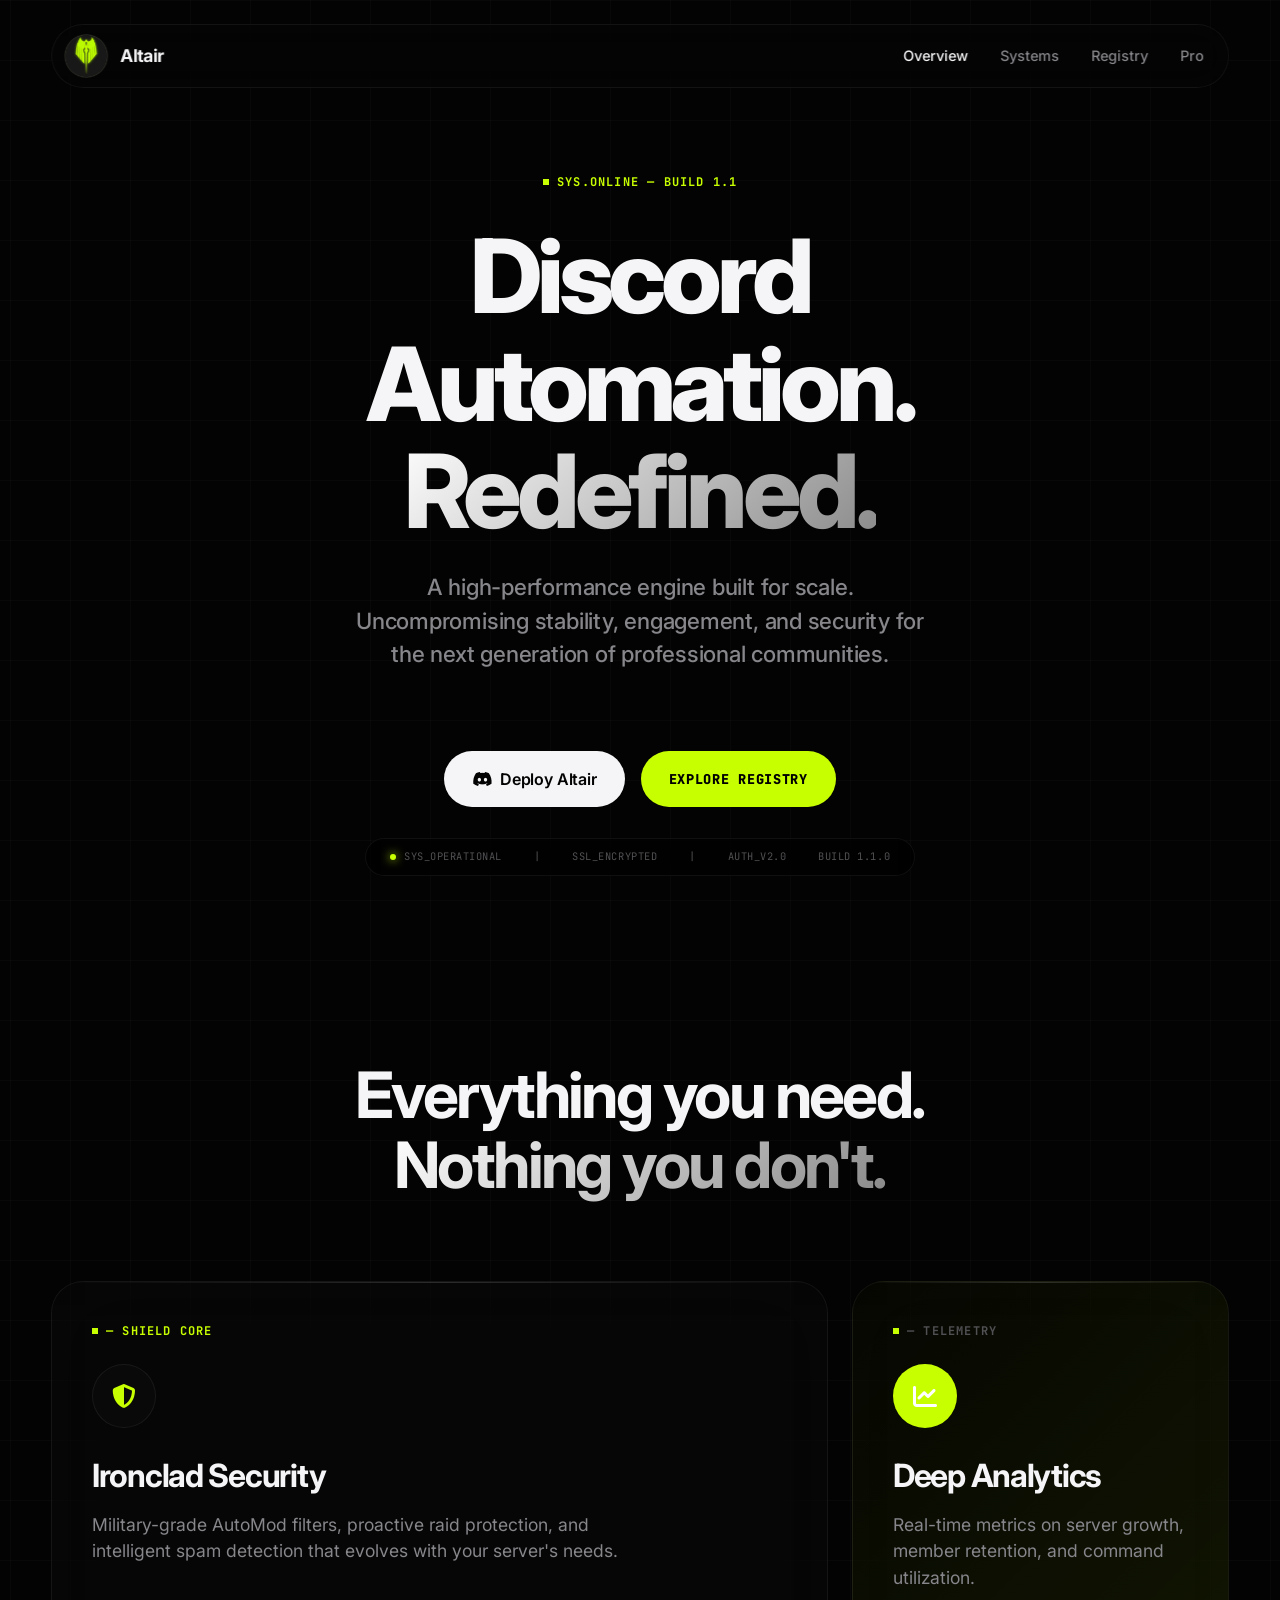
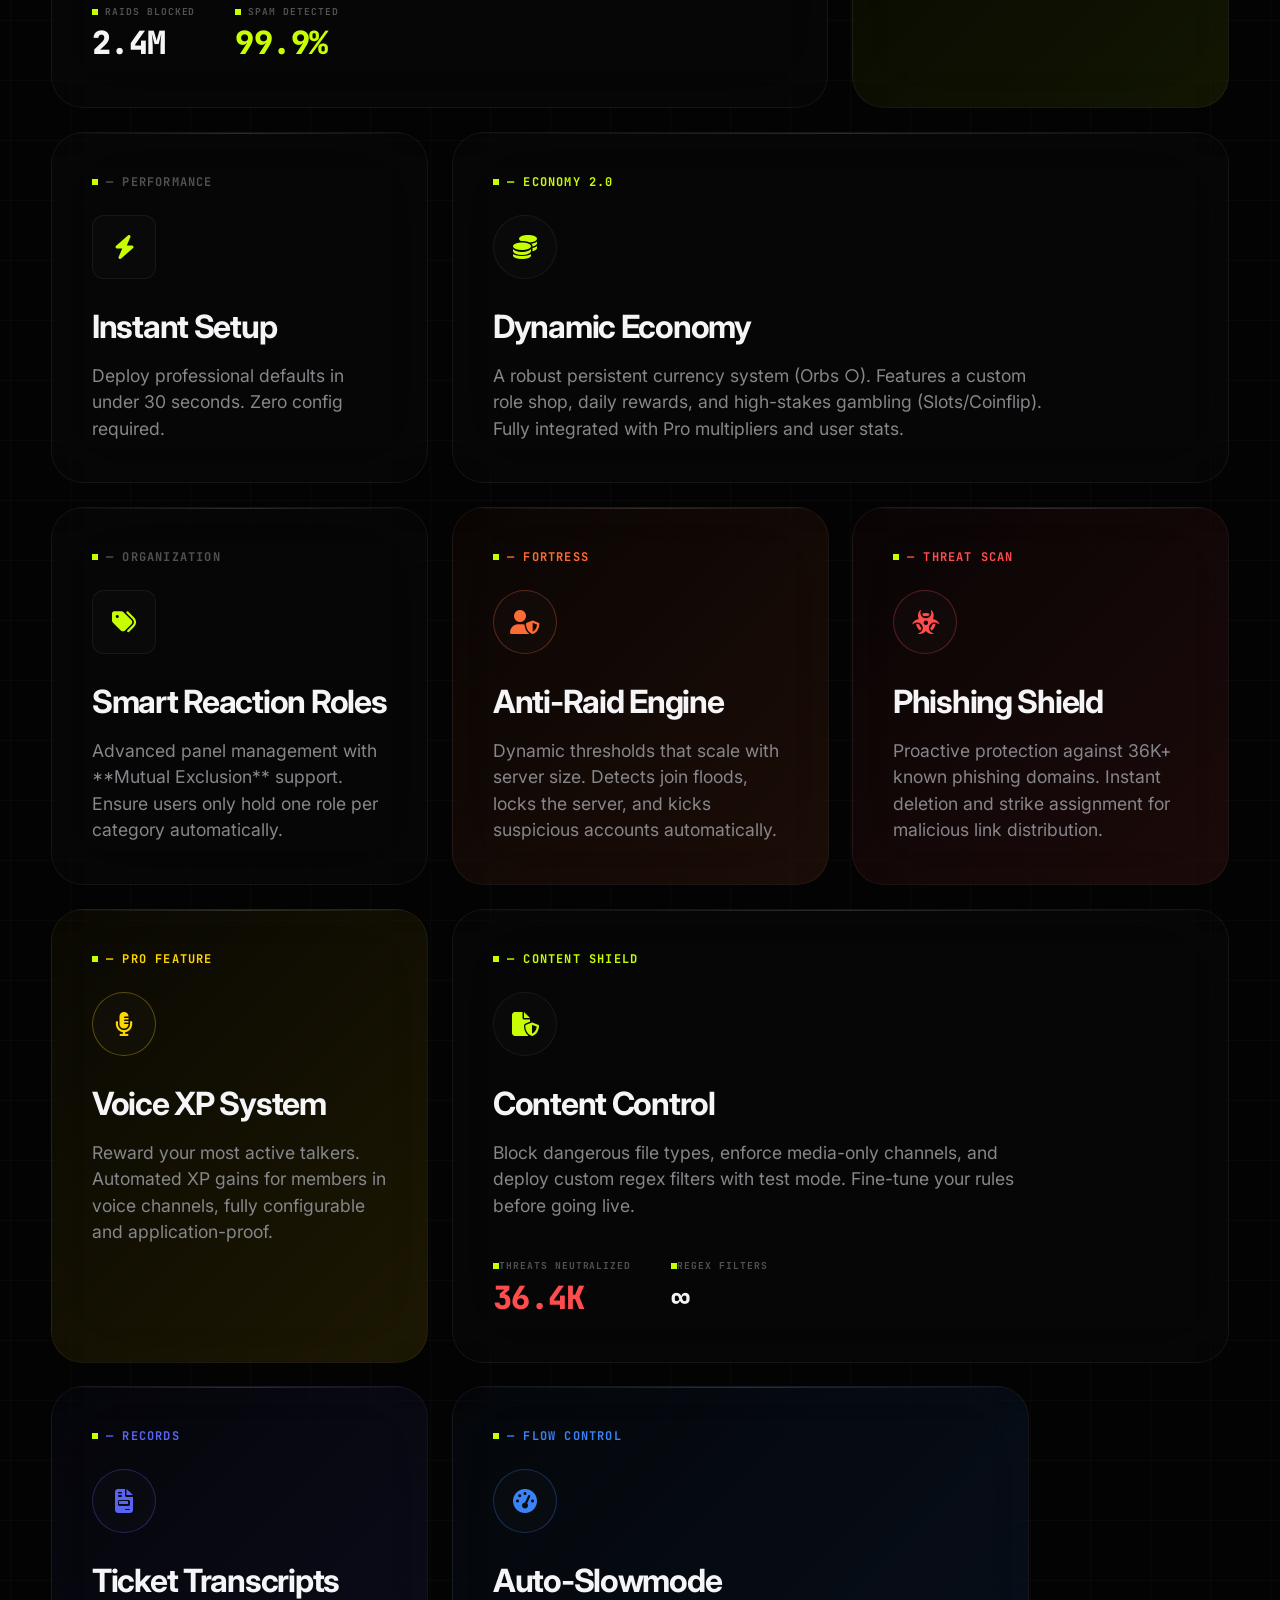
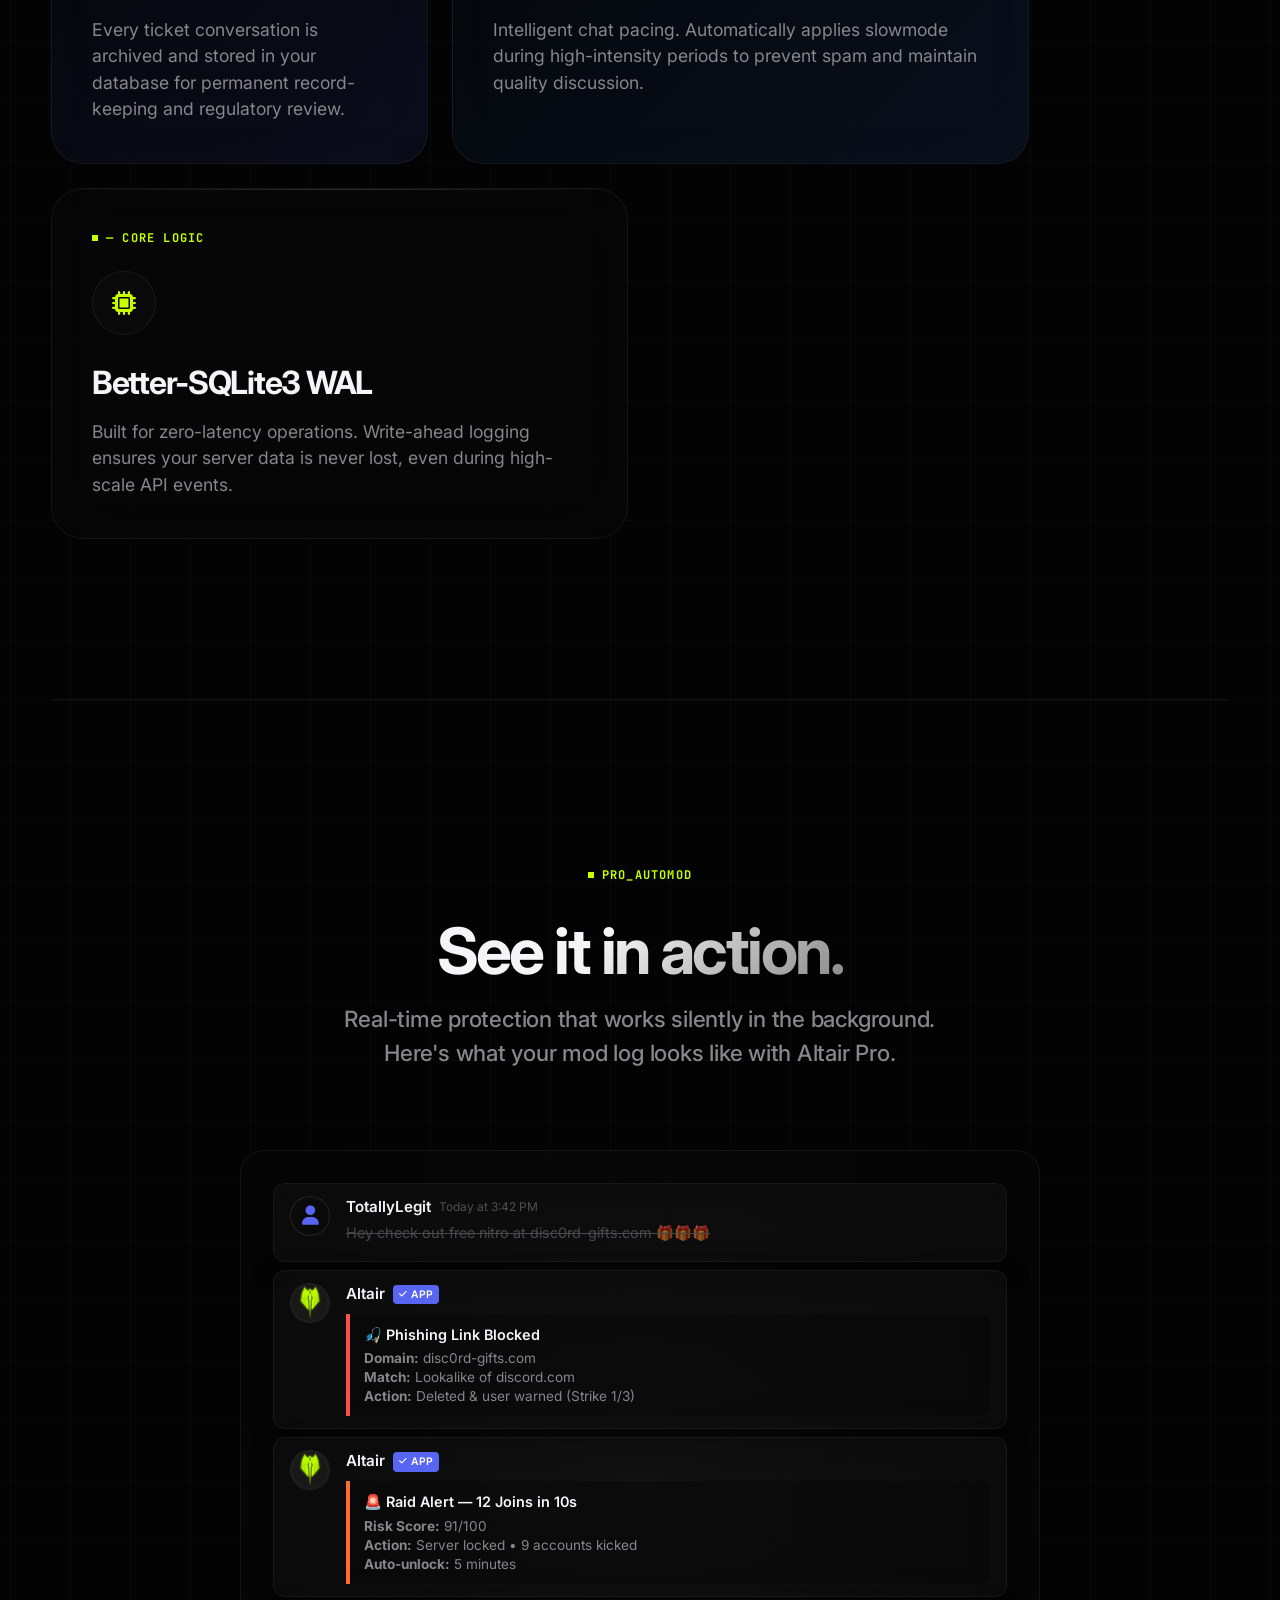
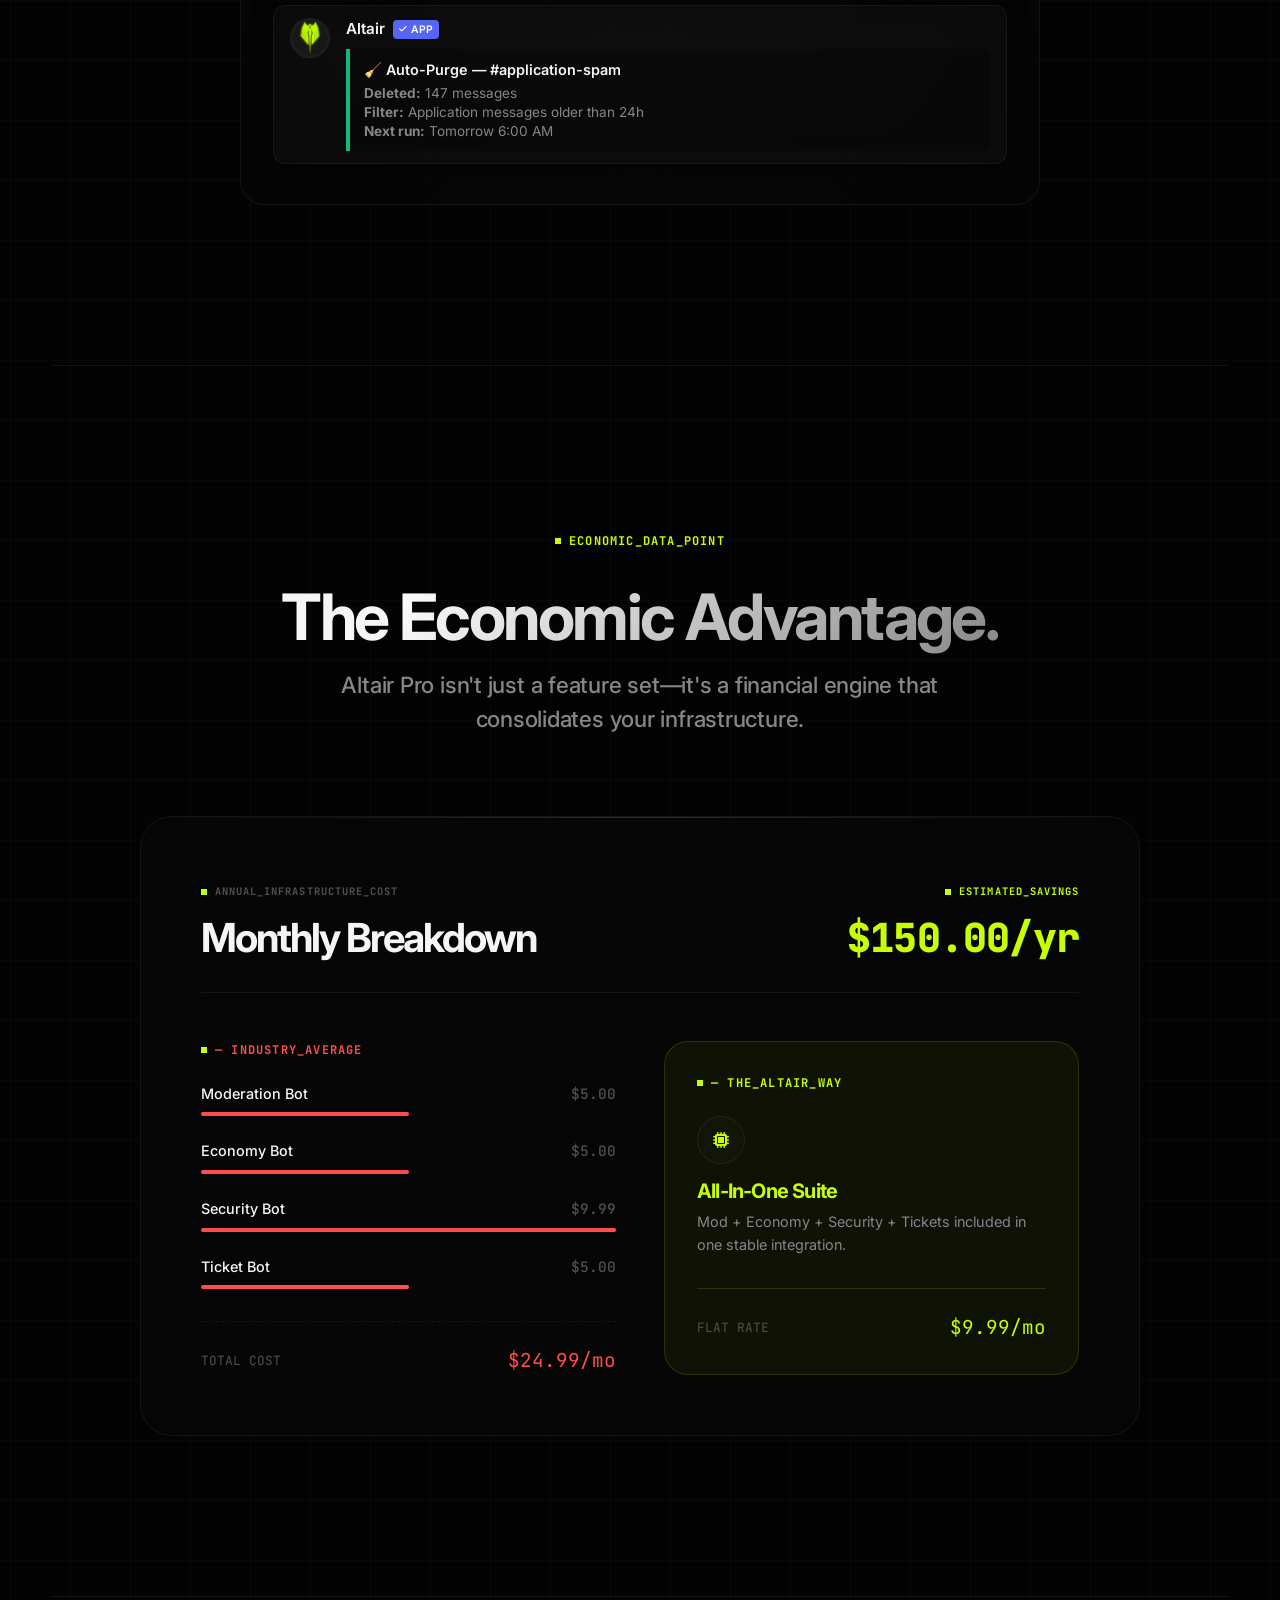
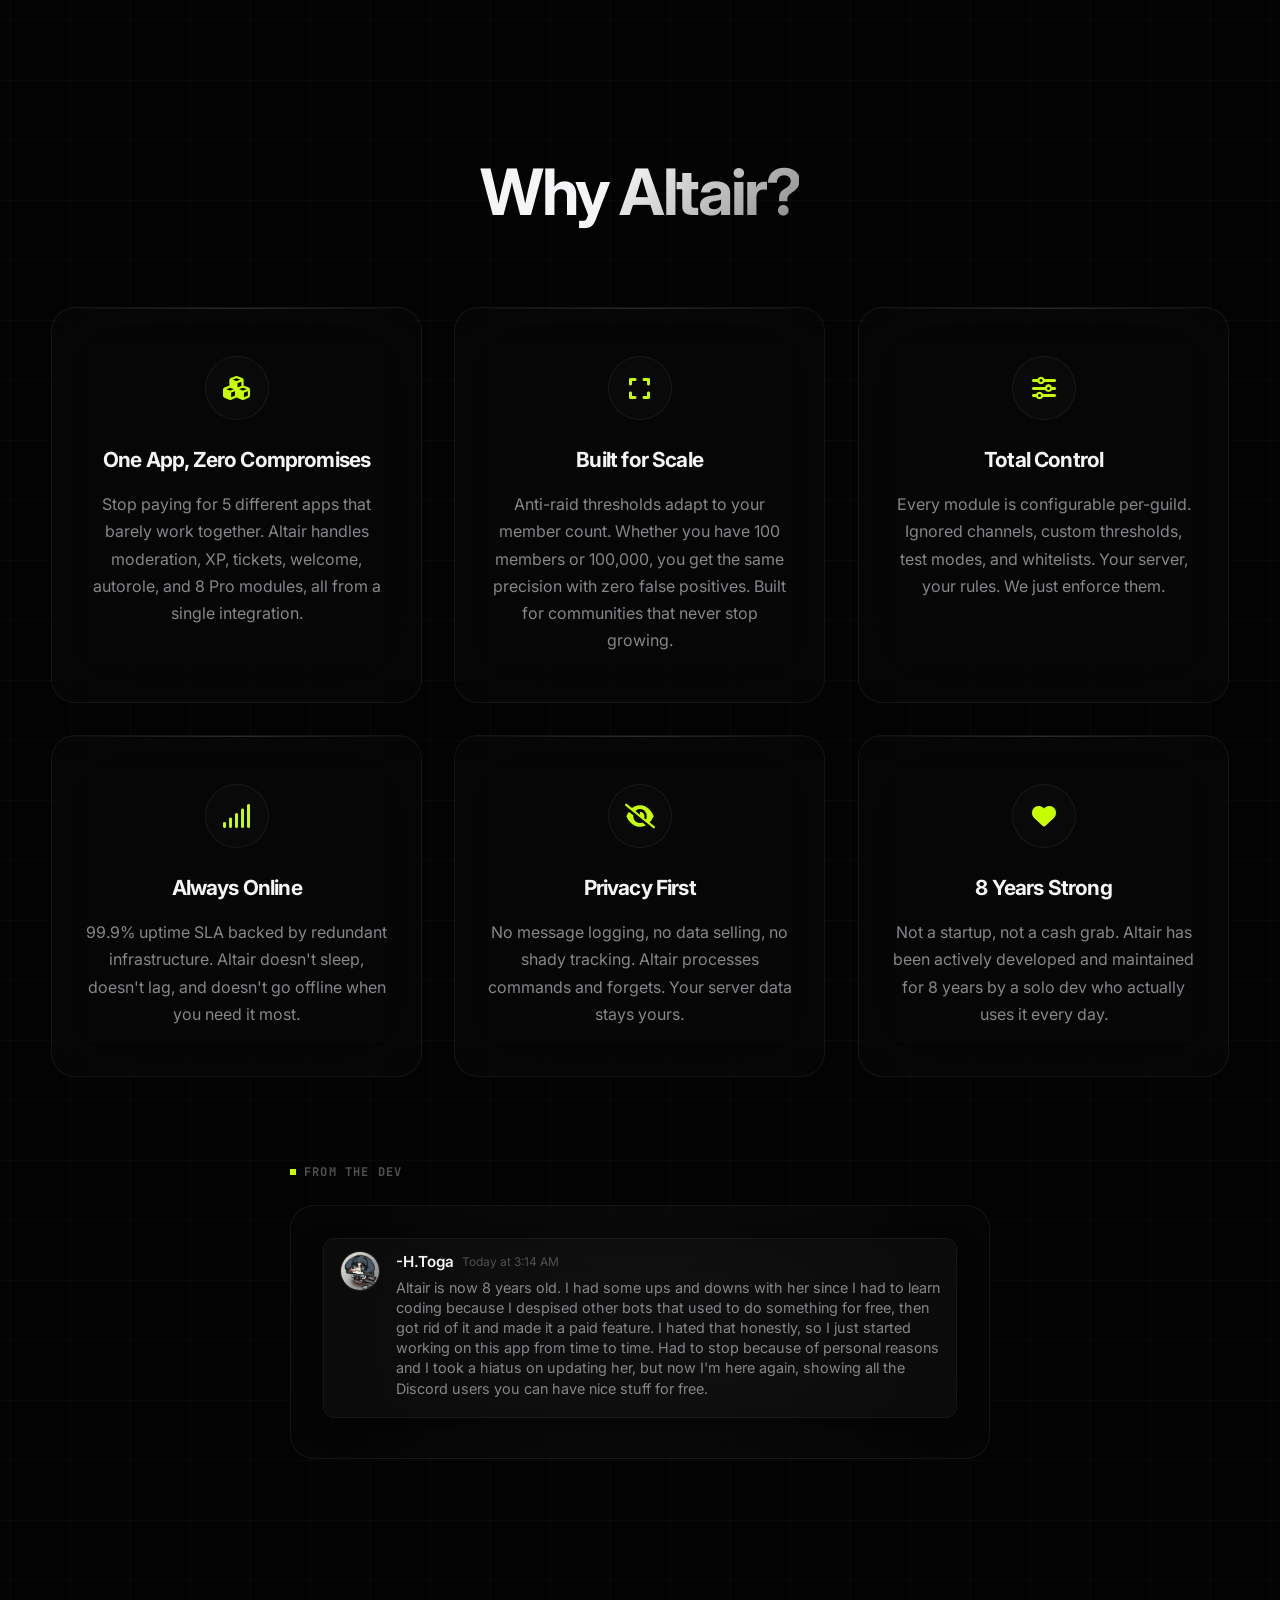
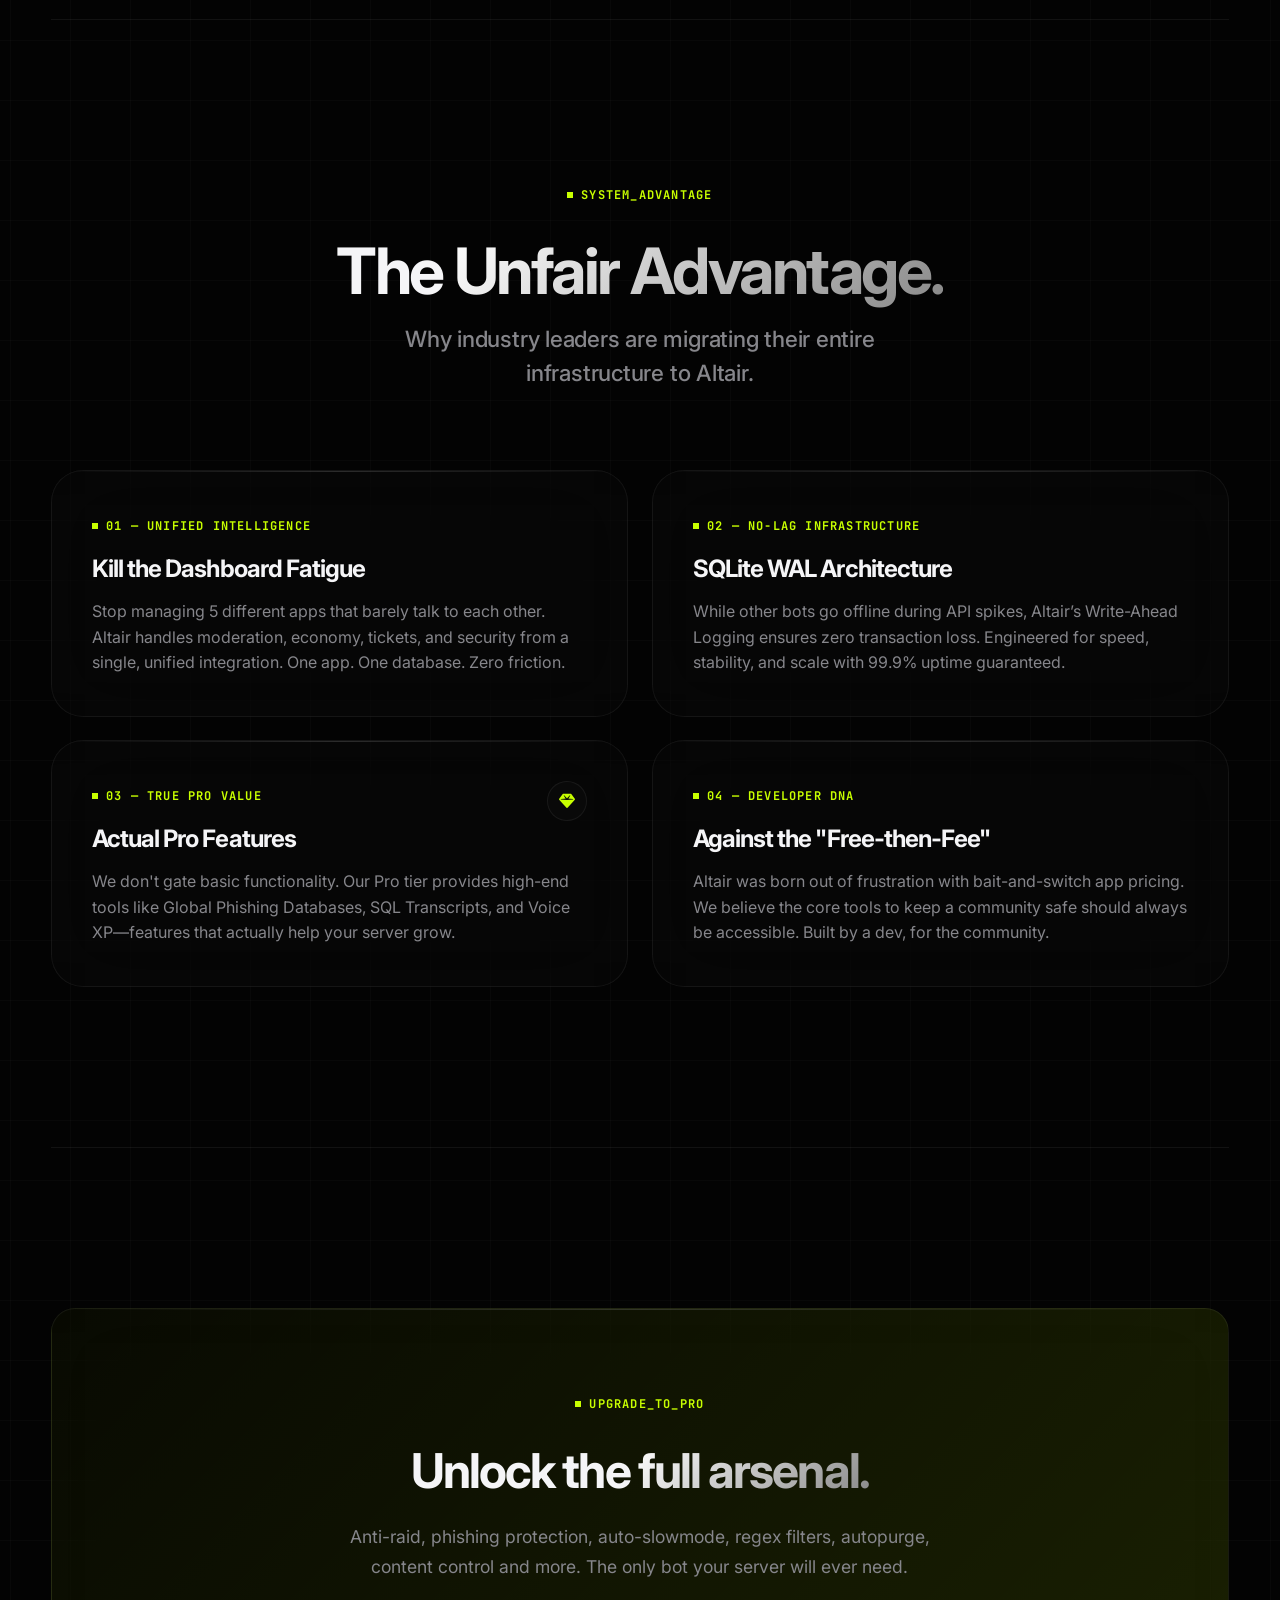
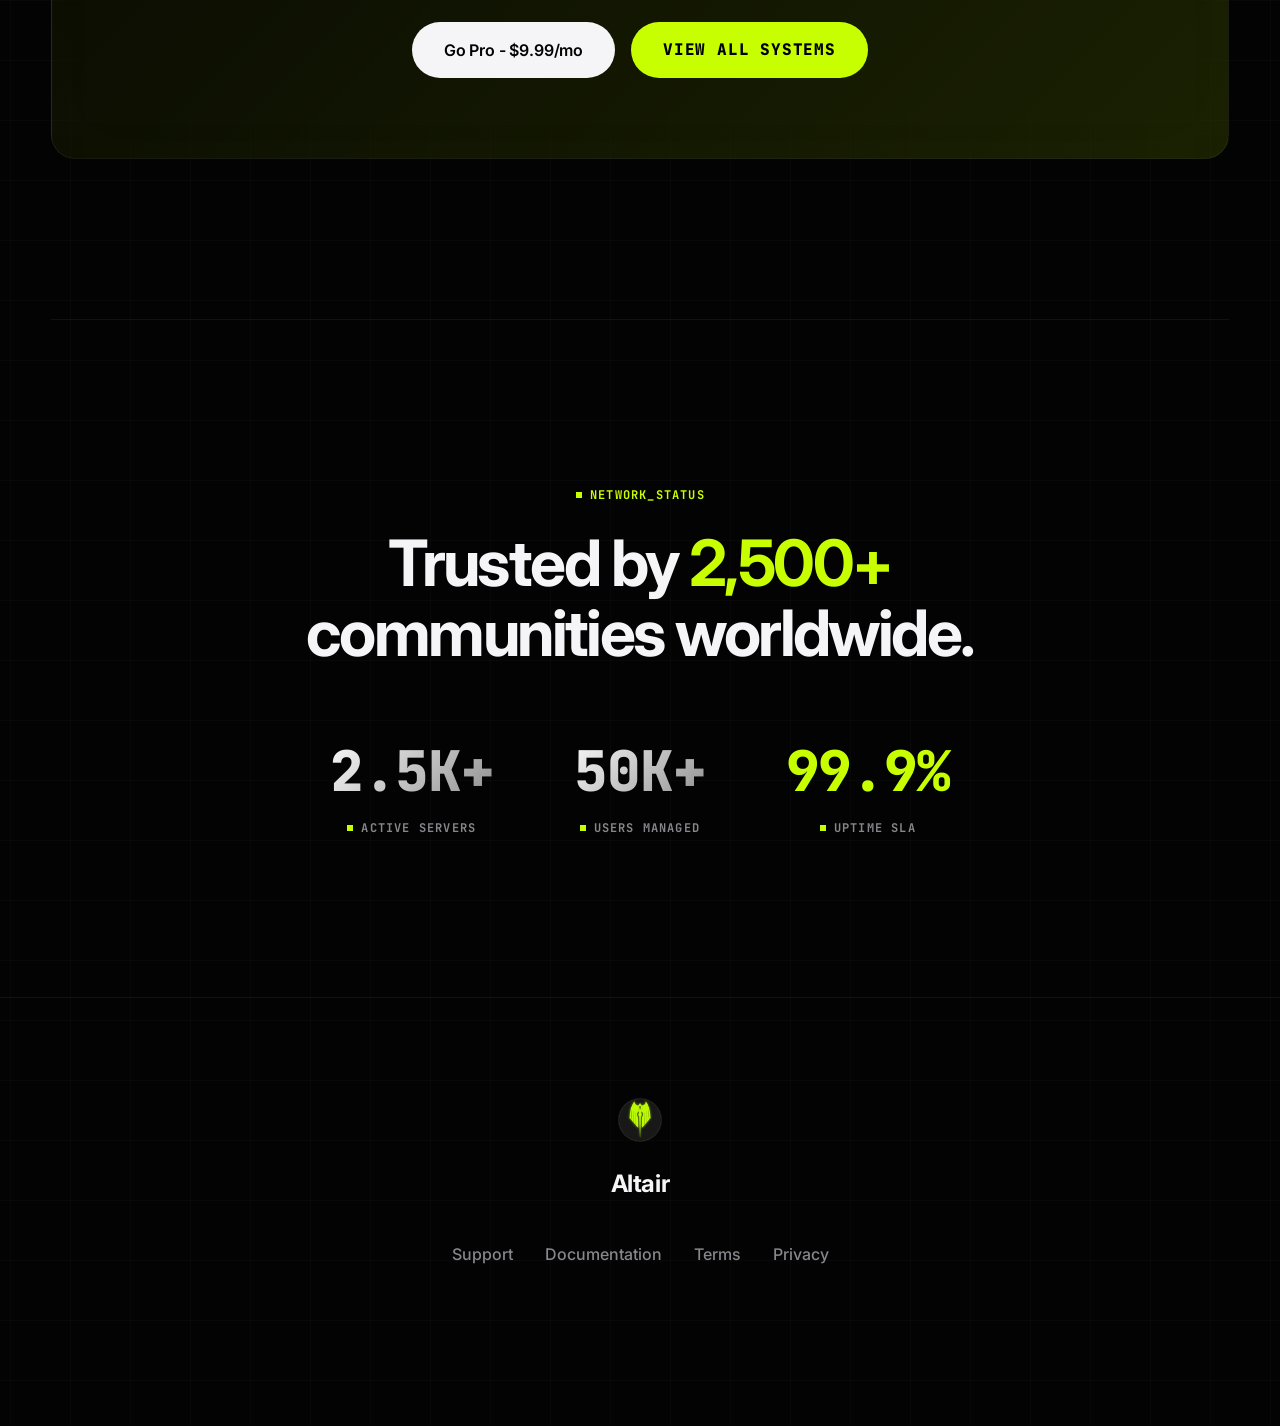
==== index.html @ ab7a014f "Uploaded Webpage" ====
<!DOCTYPE html>
<html lang="en">

<head>
    <meta charset="UTF-8">
    <meta name="viewport" content="width=device-width, initial-scale=1.0">
    <title>Altair | The Ultimate Discord Automation Suite</title>
    <link rel="stylesheet" href="css/style.css">
    <link rel="stylesheet" href="https://cdnjs.cloudflare.com/ajax/libs/font-awesome/6.4.0/css/all.min.css">
</head>

<body>
    <nav id="navbar">
        <div class="logo">
            <div class="logo-box"><img src="img/altair_logo_v5.png" alt="Altair"
                    style="width:100%;height:100%;object-fit:cover;"></div>
            Altair
        </div>
        <div class="nav-links">
            <a href="index.html" class="active">Overview</a>
            <a href="features.html">Systems</a>
            <a href="commands.html">Registry</a>
            <a href="premium.html">Pro</a>
        </div>
        
    </nav>

    <header class="hero container">
        <div class="hud-label reveal" style="margin-bottom: 2rem;">SYS.ONLINE &mdash; BUILD 1.1</div>
        <h1 class="hero-title reveal">Discord <br>Automation.<br><span class="text-gradient">Redefined.</span></h1>
        <p class="hero-subtitle reveal">
            A high-performance engine built for scale. Uncompromising stability, engagement, and security for the next
            generation of professional communities.
        </p>
        <div class="hero-btns reveal">
            <a href="https://discord.com/api/oauth2/authorize?client_id=1422267745180979242&permissions=8&scope=bot%20applications.commands" class="btn btn-primary"><i class="fab fa-discord"></i> Deploy Altair</a>
            <a href="commands.html" class="btn btn-cyber">Explore Registry</a>
        </div>
    </header>

    <main class="container">
        <!-- BENTO GRID SECTION -->
        <section class="section-padding">
            <div style="text-align: center; margin-bottom: 80px;" class="reveal">
                <h2 class="section-title">Everything you need.<br><span class="text-gradient">Nothing you don't.</span>
                </h2>
            </div>

            <div class="bento-grid">
                <!-- Large Feature: Security span 8 -->
                <div class="glass bento-item span-8 reveal">
                    <div class="hud-label" style="margin-bottom: 24px;"> &mdash; SHIELD CORE</div>
                    <div class="bento-icon"><i class="fas fa-shield-halved"></i></div>
                    <h3>Ironclad Security</h3>
                    <p style="max-width: 80%;">Military-grade AutoMod filters, proactive raid protection, and
                        intelligent spam detection that evolves with your server's needs.</p>
                    <div style="margin-top: auto; padding-top: 40px; display: flex; gap: 40px;">
                        <div>
                            <div class="hud-label" style="font-size: 0.6rem; color: var(--text-muted); display: block;">
                                RAIDS BLOCKED</div>
                            <div class="hud-value" style="font-size: 2rem; color: var(--text-primary);">2.4M</div>
                        </div>
                        <div>
                            <div class="hud-label" style="font-size: 0.6rem; color: var(--text-muted); display: block;">
                                SPAM DETECTED</div>
                            <div class="hud-value" style="font-size: 2rem; color: var(--green);">99.9%</div>
                        </div>
                    </div>
                </div>

                <!-- Small Feature: Analytics span 4 -->
                <div class="glass bento-item span-4 reveal"
                    style="background: linear-gradient(135deg, rgba(200,255,0,0.02) 0%, rgba(200,255,0,0.08) 100%);">
                    <div class="hud-label" style="margin-bottom: 24px; color: var(--text-muted);"> &mdash; TELEMETRY
                    </div>
                    <div class="bento-icon" style="color: #fff; background: var(--green); border: none;"><i
                            class="fas fa-chart-line"></i></div>
                    <h3>Deep Analytics</h3>
                    <p>Real-time metrics on server growth, member retention, and command utilization.</p>
                </div>

                <!-- Small Feature: Speed span 4 -->
                <div class="glass bento-item span-4 reveal">
                    <div class="hud-label" style="margin-bottom: 24px; color: var(--text-muted);"> &mdash; PERFORMANCE
                    </div>
                    <div class="bento-icon" style="border-radius: 12px;"><i class="fas fa-bolt"></i></div>
                    <h3>Instant Setup</h3>
                    <p>Deploy professional defaults in under 30 seconds. Zero config required.</p>
                </div>

                <!-- Large Feature: Economy span 8 -->
                <div class="glass bento-item span-8 reveal">
                    <div class="hud-label" style="margin-bottom: 24px;"> &mdash; ECONOMY 2.0</div>
                    <div class="bento-icon"><i class="fas fa-coins"></i></div>
                    <h3>Dynamic Economy</h3>
                    <p style="max-width: 80%;">A robust persistent currency system (Orbs ○). Features a custom role shop, daily rewards, and high-stakes gambling (Slots/Coinflip). Fully integrated with Pro multipliers and user stats.</p>
                </div>

                <!-- Reaction Roles span 4 -->
                <div class="glass bento-item span-4 reveal">
                    <div class="hud-label" style="margin-bottom: 24px; color: var(--text-muted);"> &mdash; ORGANIZATION</div>
                    <div class="bento-icon" style="border-radius: 12px;"><i class="fas fa-tags"></i></div>
                    <h3>Smart Reaction Roles</h3>
                    <p>Advanced panel management with **Mutual Exclusion** support. Ensure users only hold one role per category automatically.</p>
                </div>

                <!-- Row 3: Anti-Raid (4) + Phishing (4) + Voice XP (4) -->
                <div class="glass bento-item span-4 reveal" style="background: linear-gradient(135deg, rgba(255,107,53,0.03) 0%, rgba(255,107,53,0.10) 100%);">
                    <div class="hud-label" style="margin-bottom: 24px; color: #ff6b35;"> &mdash; FORTRESS</div>
                    <div class="bento-icon" style="color: #ff6b35; border-color: rgba(255,107,53,0.3);"><i class="fas fa-user-shield"></i></div>
                    <h3>Anti-Raid Engine</h3>
                    <p>Dynamic thresholds that scale with server size. Detects join floods, locks the server, and kicks suspicious accounts automatically.</p>
                </div>

                <div class="glass bento-item span-4 reveal" style="background: linear-gradient(135deg, rgba(255,77,77,0.03) 0%, rgba(255,77,77,0.10) 100%);">
                    <div class="hud-label" style="margin-bottom: 24px; color: #ff4d4d;"> &mdash; THREAT SCAN</div>
                    <div class="bento-icon" style="color: #ff4d4d; border-color: rgba(255,77,77,0.3);"><i class="fas fa-biohazard"></i></div>
                    <h3>Phishing Shield</h3>
                    <p>Proactive protection against 36K+ known phishing domains. Instant deletion and strike assignment for malicious link distribution.</p>
                </div>

                <div class="glass bento-item span-4 reveal" style="background: linear-gradient(135deg, rgba(255,215,0,0.03) 0%, rgba(255,215,0,0.10) 100%);">
                    <div class="hud-label" style="margin-bottom: 24px; color: #FFD700;"> &mdash; PRO FEATURE</div>
                    <div class="bento-icon" style="color: #FFD700; border-color: rgba(255,215,0,0.3);"><i class="fas fa-microphone-lines"></i></div>
                    <h3>Voice XP System</h3>
                    <p>Reward your most active talkers. Automated XP gains for members in voice channels, fully configurable and application-proof.</p>
                </div>

                <!-- Row 4: Content Shield (8) + Ticket Transcripts (4) -->
                <div class="glass bento-item span-8 reveal">
                    <div class="hud-label" style="margin-bottom: 24px;"> &mdash; CONTENT SHIELD</div>
                    <div class="bento-icon"><i class="fas fa-file-shield"></i></div>
                    <h3>Content Control</h3>
                    <p style="max-width: 80%;">Block dangerous file types, enforce media-only channels, and deploy custom regex filters with test mode. Fine-tune your rules before going live.</p>
                    <div style="margin-top: auto; padding-top: 40px; display: flex; gap: 40px;">
                        <div>
                            <div class="hud-label" style="font-size: 0.6rem; color: var(--text-muted); display: block;">THREATS NEUTRALIZED</div>
                            <div class="hud-value" style="font-size: 2rem; color: #ff4d4d;">36.4K</div>
                        </div>
                        <div>
                            <div class="hud-label" style="font-size: 0.6rem; color: var(--text-muted); display: block;">REGEX FILTERS</div>
                            <div class="hud-value" style="font-size: 2rem; color: var(--text-primary);">&infin;</div>
                        </div>
                    </div>
                </div>

                <div class="glass bento-item span-4 reveal" style="background: linear-gradient(135deg, rgba(88,101,242,0.03) 0%, rgba(88,101,242,0.1) 100%);">
                    <div class="hud-label" style="margin-bottom: 24px; color: #5865F2;"> &mdash; RECORDS</div>
                    <div class="bento-icon" style="color: #5865F2; border-color: rgba(88,101,242,0.3);"><i class="fas fa-file-invoice"></i></div>
                    <h3>Ticket Transcripts</h3>
                    <p>Every ticket conversation is archived and stored in your database for permanent record-keeping and regulatory review.</p>
                </div>

                <!-- Row 5: Auto-Slowmode (6) + Logic Core (6) -->
                <div class="glass bento-item span-6 reveal" style="background: linear-gradient(135deg, rgba(59,130,246,0.03) 0%, rgba(59,130,246,0.1) 100%);">
                    <div class="hud-label" style="margin-bottom: 24px; color: #3b82f6;"> &mdash; FLOW CONTROL</div>
                    <div class="bento-icon" style="color: #3b82f6; border-color: rgba(59,130,246,0.3);"><i class="fas fa-gauge-high"></i></div>
                    <h3>Auto-Slowmode</h3>
                    <p>Intelligent chat pacing. Automatically applies slowmode during high-intensity periods to prevent spam and maintain quality discussion.</p>
                </div>

                <div class="glass bento-item span-6 reveal">
                    <div class="hud-label" style="margin-bottom: 24px;"> &mdash; CORE LOGIC</div>
                    <div class="bento-icon"><i class="fas fa-microchip"></i></div>
                    <h3>Better-SQLite3 WAL</h3>
                    <p>Built for zero-latency operations. Write-ahead logging ensures your server data is never lost, even during high-scale API events.</p>
                </div>
            </div>
        </section>

        <!-- PRO AUTOMOD SHOWCASE -->
        <section class="section-padding" style="border-top: 1px solid var(--glass-border);">
            <div style="text-align: center; margin-bottom: 80px;" class="reveal">
                <div class="hud-label" style="margin-bottom: 2rem;">PRO_AUTOMOD</div>
                <h2 class="section-title">See it <span class="text-gradient">in action.</span></h2>
                <p class="hero-subtitle" style="max-width: 600px; margin: 0 auto;">Real-time protection that works
                    silently in the background. Here's what your mod log looks like with Altair Pro.</p>
            </div>
            <div style="max-width: 800px; margin: 0 auto;">
                <div class="bubble-container reveal" style="min-height: auto; padding: 2rem;">
                    <div class="discord-msg">
                        <div class="discord-avatar" style="color: #5865F2;"><i class="fas fa-user"></i></div>
                        <div class="discord-msg-content">
                            <div class="discord-header">
                                <span class="discord-username">TotallyLegit</span>
                                <span class="discord-time">Today at 3:42 PM</span>
                            </div>
                            <div class="discord-text" style="text-decoration: line-through; opacity: 0.5;">Hey check out
                                free nitro at disc0rd-gifts.com &#127873;&#127873;&#127873;</div>
                        </div>
                    </div>
                    <div class="discord-msg">
                        <div class="discord-avatar" style="padding: 0; overflow: hidden;">
                            <img src="img/altair_logo_v5.png" alt="Altair"
                                style="width:100%;height:100%;object-fit:cover;">
                        </div>
                        <div class="discord-msg-content">
                            <div class="discord-header">
                                <span class="discord-username">Altair</span>
                                <span class="discord-bot-tag"><i class="fas fa-check"></i> APP</span>
                            </div>
                            <div class="discord-embed" style="border-left-color: #ff4d4d;">
                                <div class="discord-embed-title">&#127907; Phishing Link Blocked</div>
                                <div class="discord-embed-desc"><strong>Domain:</strong>
                                    disc0rd-gifts.com<br><strong>Match:</strong> Lookalike of
                                    discord.com<br><strong>Action:</strong> Deleted &amp; user warned (Strike 1/3)</div>
                            </div>
                        </div>
                    </div>
                    <div class="discord-msg">
                        <div class="discord-avatar" style="padding: 0; overflow: hidden;">
                            <img src="img/altair_logo_v5.png" alt="Altair"
                                style="width:100%;height:100%;object-fit:cover;">
                        </div>
                        <div class="discord-msg-content">
                            <div class="discord-header">
                                <span class="discord-username">Altair</span>
                                <span class="discord-bot-tag"><i class="fas fa-check"></i> APP</span>
                            </div>
                            <div class="discord-embed" style="border-left-color: #ff6b35;">
                                <div class="discord-embed-title">&#128680; Raid Alert &mdash; 12 Joins in 10s</div>
                                <div class="discord-embed-desc"><strong>Risk Score:</strong>
                                    91/100<br><strong>Action:</strong> Server locked &bull; 9 accounts
                                    kicked<br><strong>Auto-unlock:</strong> 5 minutes</div>
                            </div>
                        </div>
                    </div>
                    <div class="discord-msg">
                        <div class="discord-avatar" style="padding: 0; overflow: hidden;">
                            <img src="img/altair_logo_v5.png" alt="Altair"
                                style="width:100%;height:100%;object-fit:cover;">
                        </div>
                        <div class="discord-msg-content">
                            <div class="discord-header">
                                <span class="discord-username">Altair</span>
                                <span class="discord-bot-tag"><i class="fas fa-check"></i> APP</span>
                            </div>
                            <div class="discord-embed" style="border-left-color: #10b981;">
                                <div class="discord-embed-title">&#129529; Auto-Purge &mdash; #application-spam</div>
                                <div class="discord-embed-desc"><strong>Deleted:</strong> 147
                                    messages<br><strong>Filter:</strong> Application messages older than 24h<br><strong>Next
                                        run:</strong> Tomorrow 6:00 AM</div>
                            </div>
                        </div>
                    </div>
                </div>
            </div>
        </section>

        <!-- PRICE COMPARISON CHART -->
        <section class="section-padding" style="border-top: 1px solid var(--glass-border);">
            <div style="text-align: center; margin-bottom: 80px;" class="reveal">
                <div class="hud-label" style="margin-bottom: 2rem; color: var(--green);">ECONOMIC_DATA_POINT</div>
                <h2 class="section-title">The <span class="text-gradient">Economic Advantage.</span></h2>
                <p class="hero-subtitle">Altair Pro isn't just a feature set—it's a financial engine that consolidates your infrastructure.</p>
            </div>

            <div class="glass reveal" style="max-width: 1000px; margin: 0 auto; padding: 60px;">
                <div class="comparison-header" style="display: flex; justify-content: space-between; align-items: flex-end; margin-bottom: 48px; border-bottom: 1px solid var(--glass-border); padding-bottom: 24px;">
                    <div>
                        <div class="hud-label" style="font-size: 0.65rem; color: var(--text-muted); margin-bottom: 8px;">ANNUAL_INFRASTRUCTURE_COST</div>
                        <h3 style="font-size: 2.5rem; letter-spacing: -0.05em;">Monthly Breakdown</h3>
                    </div>
                    <div style="text-align: right;">
                        <div class="hud-label" style="font-size: 0.65rem; color: var(--green); margin-bottom: 8px;">ESTIMATED_SAVINGS</div>
                        <div class="hud-value text-green" style="font-size: 2.5rem;">$150.00/yr</div>
                    </div>
                </div>

                <div class="comparison-grid">
                    <!-- Other Bots Stack -->
                    <div class="comparison-column stack-column">
                        <div class="hud-label" style="margin-bottom: 24px; color: #ff4d4d;"> &mdash; INDUSTRY_AVERAGE</div>
                        <div class="stack-item">
                            <div class="stack-info">
                                <span class="stack-name">Moderation Bot</span>
                                <span class="stack-price">$5.00</span>
                            </div>
                            <div class="stack-bar" style="width: 50%;"></div>
                        </div>
                        <div class="stack-item">
                            <div class="stack-info">
                                <span class="stack-name">Economy Bot</span>
                                <span class="stack-price">$5.00</span>
                            </div>
                            <div class="stack-bar" style="width: 50%;"></div>
                        </div>
                        <div class="stack-item">
                            <div class="stack-info">
                                <span class="stack-name">Security Bot</span>
                                <span class="stack-price">$9.99</span>
                            </div>
                            <div class="stack-bar" style="width: 100%;"></div>
                        </div>
                        <div class="stack-item" style="margin-bottom: 0;">
                            <div class="stack-info">
                                <span class="stack-name">Ticket Bot</span>
                                <span class="stack-price">$5.00</span>
                            </div>
                            <div class="stack-bar" style="width: 50%;"></div>
                        </div>
                        <div class="total-row" style="margin-top: 32px; padding-top: 24px; border-top: 1px dashed var(--glass-border);">
                            <span style="color: var(--text-muted); font-family: var(--font-mono); font-size: 0.8rem;">TOTAL COST</span>
                            <span style="font-family: var(--font-mono); font-size: 1.2rem; color: #ff4d4d;">$24.99/mo</span>
                        </div>
                    </div>

                    <!-- Altair Pro -->
                    <div class="comparison-column altair-column" style="background: var(--green-dim); border: 1px solid var(--green-glow); border-radius: var(--radius-md); padding: 32px;">
                        <div class="hud-label" style="margin-bottom: 24px; color: var(--green);"> &mdash; THE_ALTAIR_WAY</div>
                        <div class="altair-item active">
                            <div class="bento-icon" style="width: 48px; height: 48px; font-size: 1rem; margin-bottom: 12px;"><i class="fas fa-microchip"></i></div>
                            <h4>All-In-One Suite</h4>
                            <p style="font-size: 0.9rem; margin-top: 4px;">Mod + Economy + Security + Tickets included in one stable integration.</p>
                        </div>
                        <div class="total-row" style="margin-top: auto; padding-top: 24px; border-top: 1px solid var(--green-glow);">
                            <span style="color: var(--text-muted); font-family: var(--font-mono); font-size: 0.8rem;">FLAT RATE</span>
                            <span style="font-family: var(--font-mono); font-size: 1.2rem; color: var(--green);">$9.99/mo</span>
                        </div>
                    </div>
                </div>
            </div>
        </section>

        <!-- WHY ALTAIR SECTION -->
        <section class="section-padding" style="border-top: 1px solid var(--glass-border);">
            <div style="text-align: center; margin-bottom: 80px;" class="reveal">
                <h2 class="section-title">Why <span class="text-gradient">Altair?</span></h2>
            </div>
            <div style="display: grid; grid-template-columns: repeat(3, 1fr); gap: 32px;">
                <div class="glass reveal"
                    style="padding: 48px 32px; border-radius: var(--radius-md); text-align: center;">
                    <div class="bento-icon" style="margin: 0 auto 24px;"><i class="fas fa-cubes"></i></div>
                    <h3 style="margin-bottom: 16px; font-size: 1.3rem;">One App, Zero Compromises</h3>
                    <p style="color: var(--text-secondary); line-height: 1.7;">Stop paying for 5 different apps that
                        barely work together. Altair handles moderation, XP, tickets, welcome, autorole, and 8 Pro
                        modules, all from a single integration.</p>
                </div>
                <div class="glass reveal"
                    style="padding: 48px 32px; border-radius: var(--radius-md); text-align: center;">
                    <div class="bento-icon" style="margin: 0 auto 24px;"><i class="fas fa-expand"></i></div>
                    <h3 style="margin-bottom: 16px; font-size: 1.3rem;">Built for Scale</h3>
                    <p style="color: var(--text-secondary); line-height: 1.7;">Anti-raid thresholds adapt to your member
                        count. Whether you have 100 members or 100,000, you get the same precision with zero false
                        positives. Built for
                        communities that never stop growing.</p>
                </div>
                <div class="glass reveal"
                    style="padding: 48px 32px; border-radius: var(--radius-md); text-align: center;">
                    <div class="bento-icon" style="margin: 0 auto 24px;"><i class="fas fa-sliders"></i></div>
                    <h3 style="margin-bottom: 16px; font-size: 1.3rem;">Total Control</h3>
                    <p style="color: var(--text-secondary); line-height: 1.7;">Every module is configurable per-guild.
                        Ignored channels, custom thresholds, test modes, and whitelists. Your server, your rules. We
                        just enforce them.</p>
                </div>
                <div class="glass reveal"
                    style="padding: 48px 32px; border-radius: var(--radius-md); text-align: center;">
                    <div class="bento-icon" style="margin: 0 auto 24px;"><i class="fas fa-signal"></i></div>
                    <h3 style="margin-bottom: 16px; font-size: 1.3rem;">Always Online</h3>
                    <p style="color: var(--text-secondary); line-height: 1.7;">99.9% uptime SLA backed by redundant
                        infrastructure. Altair doesn't sleep, doesn't lag, and doesn't go offline when you need it most.
                    </p>
                </div>
                <div class="glass reveal"
                    style="padding: 48px 32px; border-radius: var(--radius-md); text-align: center;">
                    <div class="bento-icon" style="margin: 0 auto 24px;"><i class="fas fa-eye-slash"></i></div>
                    <h3 style="margin-bottom: 16px; font-size: 1.3rem;">Privacy First</h3>
                    <p style="color: var(--text-secondary); line-height: 1.7;">No message logging, no data selling, no
                        shady tracking. Altair processes commands and forgets. Your server data stays yours.</p>
                </div>
                <div class="glass reveal"
                    style="padding: 48px 32px; border-radius: var(--radius-md); text-align: center;">
                    <div class="bento-icon" style="margin: 0 auto 24px;"><i class="fas fa-heart"></i></div>
                    <h3 style="margin-bottom: 16px; font-size: 1.3rem;">8 Years Strong</h3>
                    <p style="color: var(--text-secondary); line-height: 1.7;">Not a startup, not a cash grab. Altair
                        has been actively developed and maintained for 8 years by a solo dev who actually uses it every
                        day.</p>
                </div>
            </div>

            <!-- Developer Quote -->
            <div class="reveal" style="max-width: 700px; margin: 80px auto 0;">
                <div class="hud-label" style="text-align: center; margin-bottom: 24px; color: var(--text-muted);">FROM
                    THE DEV</div>
                <div class="bubble-container" style="min-height: auto; padding: 2rem;">
                    <div class="discord-msg">
                        <div class="discord-avatar" style="padding: 0; overflow: hidden;">
                            <img src="img/dev_pic.jpg" alt="-H.Toga" style="width:100%;height:100%;object-fit:cover;">
                        </div>
                        <div class="discord-msg-content">
                            <div class="discord-header">
                                <span class="discord-username">-H.Toga</span>
                                <span class="discord-time">Today at 3:14 AM</span>
                            </div>
                            <div class="discord-text">Altair is now 8 years old. I had some ups and downs with her since
                                I had to learn coding because I despised other bots that used to do something for free,
                                then got rid of it and made it a paid feature. I hated that honestly, so I just started
                                working on this app from time to time. Had to stop because of personal reasons and I
                                took a hiatus on updating her, but now I'm here again, showing all the Discord users you
                                can have nice stuff for free.</div>
                        </div>
                    </div>
                </div>
            </div>
        </section>

        <!-- THE QUOTIENT SECTION -->
        <section class="section-padding" style="border-top: 1px solid var(--glass-border);">
            <div style="text-align: center; margin-bottom: 80px;" class="reveal">
                <div class="hud-label" style="margin-bottom: 2rem; color: var(--green);">SYSTEM_ADVANTAGE</div>
                <h2 class="section-title">The <span class="text-gradient">Unfair Advantage.</span></h2>
                <p class="hero-subtitle">Why industry leaders are migrating their entire infrastructure to Altair.</p>
            </div>
            
            <div style="display: grid; grid-template-columns: repeat(2, 1fr); gap: 24px;">
                <div class="glass reveal" style="padding: 40px;">
                    <div class="hud-label" style="margin-bottom: 16px;">01 &mdash; UNIFIED INTELLIGENCE</div>
                    <h3 style="font-size: 1.5rem; margin-bottom: 12px;">Kill the Dashboard Fatigue</h3>
                    <p style="color: var(--text-secondary); line-height: 1.6;">Stop managing 5 different apps that barely talk to each other. Altair handles moderation, economy, tickets, and security from a single, unified integration. One app. One database. Zero friction.</p>
                </div>
                
                <div class="glass reveal" style="padding: 40px;">
                    <div class="hud-label" style="margin-bottom: 16px;">02 &mdash; NO-LAG INFRASTRUCTURE</div>
                    <h3 style="font-size: 1.5rem; margin-bottom: 12px;">SQLite WAL Architecture</h3>
                    <p style="color: var(--text-secondary); line-height: 1.6;">While other bots go offline during API spikes, Altair’s Write-Ahead Logging ensures zero transaction loss. Engineered for speed, stability, and scale with 99.9% uptime guaranteed.</p>
                </div>
                
                <div class="glass reveal" style="padding: 40px;">
                    <div class="hud-label" style="margin-bottom: 16px;">03 &mdash; TRUE PRO VALUE</div>
                    <div class="bento-icon" style="position: absolute; top: 40px; right: 40px; margin: 0; width: 40px; height: 40px; font-size: 1rem;"><i class="fas fa-gem"></i></div>
                    <h3 style="font-size: 1.5rem; margin-bottom: 12px;">Actual Pro Features</h3>
                    <p style="color: var(--text-secondary); line-height: 1.6;">We don't gate basic functionality. Our Pro tier provides high-end tools like Global Phishing Databases, SQL Transcripts, and Voice XP—features that actually help your server grow.</p>
                </div>
                
                <div class="glass reveal" style="padding: 40px;">
                    <div class="hud-label" style="margin-bottom: 16px;">04 &mdash; DEVELOPER DNA</div>
                    <h3 style="font-size: 1.5rem; margin-bottom: 12px;">Against the "Free-then-Fee"</h3>
                    <p style="color: var(--text-secondary); line-height: 1.6;">Altair was born out of frustration with bait-and-switch app pricing. We believe the core tools to keep a community safe should always be accessible. Built by a dev, for the community.</p>
                </div>
            </div>
        </section>

        <!-- PRO CTA BANNER -->
        <section class="section-padding" style="border-top: 1px solid var(--glass-border);">
            <div class="glass reveal"
                style="padding: 80px 60px; border-radius: var(--radius-md); text-align: center; background: linear-gradient(135deg, rgba(200,255,0,0.03) 0%, rgba(200,255,0,0.12) 100%); border: 1px solid rgba(200,255,0,0.15);">
                <div class="hud-label" style="margin-bottom: 2rem; color: var(--green);">UPGRADE_TO_PRO</div>
                <h2 class="section-title" style="font-size: clamp(2rem, 4vw, 3rem);">Unlock the <span
                        class="text-gradient">full arsenal.</span></h2>
                <p
                    style="max-width: 600px; margin: 24px auto 40px; color: var(--text-secondary); font-size: 1.1rem; line-height: 1.7;">
                    Anti-raid, phishing protection, auto-slowmode, regex filters, autopurge, content control and more.
                    The only bot your server will ever need.</p>
                <div style="display: flex; justify-content: center; gap: 16px;">
                    <a href="premium.html" class="btn btn-primary" style="font-size: 1rem; padding: 14px 32px;">Go Pro
                        - $9.99/mo</a>
                    <a href="features.html" class="btn btn-cyber" style="font-size: 1rem; padding: 14px 32px;">View All
                        Systems</a>
                </div>
            </div>
        </section>

        <!-- STATS SECTION -->
        <section class="section-padding" style="border-top: 1px solid var(--glass-border); text-align: center;">
            <p class="hud-label reveal">NETWORK_STATUS</p>
            <h2 class="section-title reveal" style="margin-top: 24px;">Trusted by <span
                    class="text-green">2,500+</span><br>communities worldwide.</h2>

            <div style="display: flex; justify-content: center; gap: 80px; margin-top: 60px;" class="reveal">
                <div>
                    <div class="hud-value text-gradient" style="font-size: 3.5rem;">2.5K+</div>
                    <div class="hud-label" style="color: var(--text-secondary);">ACTIVE SERVERS</div>
                </div>
                <div>
                    <div class="hud-value text-gradient" style="font-size: 3.5rem;">50K+</div>
                    <div class="hud-label" style="color: var(--text-secondary);">USERS MANAGED</div>
                </div>
                <div>
                    <div class="hud-value text-green" style="font-size: 3.5rem;">99.9%</div>
                    <div class="hud-label" style="color: var(--text-secondary);">UPTIME SLA</div>
                </div>
            </div>
        </section>
    </main>

    <footer style="padding: 100px 4vw 160px; border-top: 1px solid var(--glass-border); text-align: center;">
        <div class="logo-box" style="margin: 0 auto 24px;"><img src="img/altair_logo_v5.png" alt="Altair"
                style="width:100%;height:100%;object-fit:cover;"></div>
        <h2 style="font-size: 1.5rem; letter-spacing: -0.02em; margin-bottom: 40px;">Altair</h2>
        <div style="display: flex; justify-content: center; gap: 32px; font-weight: 500;">
            <a href="support.html" style="color: var(--text-secondary); transition: color 0.3s;">Support</a>
            <a href="docs.html" style="color: var(--text-secondary); transition: color 0.3s;">Documentation</a>
            <a href="tos.html" style="color: var(--text-secondary); transition: color 0.3s;">Terms</a>
            <a href="privacy.html" style="color: var(--text-secondary); transition: color 0.3s;">Privacy</a>
        </div>
    </footer>

    <!-- Fixed Floating Status Bar -->
    <div class="status-strip">
        <span style="display: flex; align-items: center;"><span class="status-dot"></span>SYS_OPERATIONAL</span>
        <span class="status-optional">|</span>
        <span class="status-optional">SSL_ENCRYPTED</span>
        <span class="status-optional">|</span>
        <span class="status-optional">AUTH_V2.0</span>
        <span>BUILD 1.1.0</span>
    </div>

    
    <script>
        // Progressive Nav Scroll Logic
        const nav = document.getElementById('navbar');
        if (nav) {
            window.addEventListener('scroll', () => {
                const scrollY = window.scrollY;
                const threshold = 100;
                const progress = Math.min(scrollY / threshold, 1);

                const currentVW = window.innerWidth;
                const dynamicMaxW = 1200 + (progress * (currentVW - 1200));

                nav.style.setProperty('--nav-top', `${24 - (progress * 24)}px`);
                nav.style.setProperty('--nav-w', `${92 + (progress * 8)}%`);
                nav.style.setProperty('--nav-radius', `${100 - (progress * 100)}px`);
                nav.style.setProperty('--nav-bg', `rgba(5, 5, 5, ${0.6 + (progress * 0.3)})`);
                nav.style.setProperty('--nav-max-w', `${dynamicMaxW}px`);

                if (progress > 0) {
                    nav.style.setProperty('--nav-border', 'rgba(255, 255, 255, 0.08)');
                    nav.style.borderBottom = '1px solid rgba(255, 255, 255, 0.1)';
                } else {
                    nav.style.setProperty('--nav-border', 'var(--glass-border)');
                    nav.style.borderBottom = '1px solid var(--glass-border)';
                }
            });
        }

        // Entrance animation observer
        const observer = new IntersectionObserver((entries) => {
            entries.forEach(entry => {
                if (entry.isIntersecting) {
                    entry.target.classList.add('active');
                }
            });
        }, { threshold: 0.15, rootMargin: "0px 0px -50px 0px" });

        document.querySelectorAll('.reveal').forEach(el => observer.observe(el));
    </script>
</body>

</html>
---- css/style.css ----
/* 
    ALTAIR DESIGN SYSTEM V5
    Apple Pro × Cyberpunk HUD Fusion
    ─────────────────────────────────────
    Massive typography, bento-box layouts,
    heavy glassmorphism blurs, acid green HUD accents.
*/

@import url('https://fonts.googleapis.com/css2?family=Inter:wght@300;400;500;600;700;800;900&family=JetBrains+Mono:wght@400;500;700;800&display=swap');

:root {
    /* ── Surface (Darker, OLED-like) ── */
    --bg-base: #030303;
    --bg-elevated: #0a0a0a;

    /* ── Apple Glass ── */
    --glass-bg: rgba(255, 255, 255, 0.015);
    --glass-border: rgba(255, 255, 255, 0.06);
    --glass-hover-border: rgba(200, 255, 0, 0.3);
    --glass-blur: blur(40px);

    /* ── Text ── */
    --text-primary: #f5f5f7;
    /* Apple's standard off-white */
    --text-secondary: #86868b;
    /* Apple's standard gray */
    --text-muted: #515154;
    --text-inverse: #000000;

    /* ── Cyberpunk Accents ── */
    --green: #C8FF00;
    --green-glow: rgba(200, 255, 0, 0.15);
    --green-dim: rgba(200, 255, 0, 0.05);

    /* ── Typography ── */
    --font-sans: 'Inter', -apple-system, BlinkMacSystemFont, sans-serif;
    --font-mono: 'JetBrains Mono', ui-monospace, monospace;

    /* ── Apple Geometry ── */
    --radius-sm: 12px;
    --radius-md: 24px;
    --radius-lg: 32px;
    --radius-xl: 48px;

    /* ── Motion ── */
    --spring: cubic-bezier(0.175, 0.885, 0.32, 1.15);
    /* Snappy bouncy spring */
    --ease-apple: cubic-bezier(0.25, 1, 0.5, 1);
    --duration: 0.5s;
}

/* ══════════════════════════════════
   RESET
   ══════════════════════════════════ */
*,
*::before,
*::after {
    margin: 0;
    padding: 0;
    box-sizing: border-box;
}

html {
    -webkit-font-smoothing: antialiased;
    -moz-osx-font-smoothing: grayscale;
    background-color: var(--bg-base);
}

body {
    color: var(--text-primary);
    font-family: var(--font-sans);
    line-height: 1.5;
    overflow-x: hidden;
    /* Subtle tech grid background */
    background-color: var(--bg-base);
    background-image:
        linear-gradient(rgba(255, 255, 255, 0.02) 1px, transparent 1px),
        linear-gradient(90deg, rgba(255, 255, 255, 0.02) 1px, transparent 1px);
    background-size: 60px 60px;
    background-position: center top;
}

/* Radial light source behind everything */
body::before {
    content: '';
    position: fixed;
    top: -20vh;
    left: 50%;
    transform: translateX(-50%);
    width: 80vw;
    height: 80vh;
    background: radial-gradient(ellipse at bottom, rgba(200, 255, 0, 0.05) 0%, transparent 60%);
    z-index: -1;
    pointer-events: none;
}

a {
    text-decoration: none;
    color: inherit;
}

/* ══════════════════════════════════
   TYPOGRAPHY
   ══════════════════════════════════ */
h1,
h2,
h3,
h4 {
    font-weight: 700;
    letter-spacing: -0.04em;
    /* Tight Apple Pro tracking */
}

/* Massive Apple-style headlines */
.hero-title {
    font-size: clamp(3.5rem, 8vw, 7rem);
    line-height: 1.05;
    letter-spacing: -0.05em;
    font-weight: 800;
    margin-bottom: 1.5rem;
}

.section-title {
    font-size: clamp(2.5rem, 5vw, 4rem);
    line-height: 1.1;
    letter-spacing: -0.04em;
    font-weight: 700;
    margin-bottom: 1rem;
}

.text-gradient {
    background: linear-gradient(135deg, #fff 0%, #888 100%);
    background-clip: text;
    -webkit-background-clip: text;
    -webkit-text-fill-color: transparent;
}

.text-green {
    color: var(--green);
}

.hero-subtitle {
    font-size: clamp(1.1rem, 2vw, 1.4rem);
    color: var(--text-secondary);
    max-width: 600px;
    margin: 0 auto 3rem;
    font-weight: 500;
    letter-spacing: -0.01em;
}

/* Cyberpunk HUD text components */
.hud-label {
    font-family: var(--font-mono);
    font-size: 0.75rem;
    font-weight: 700;
    text-transform: uppercase;
    letter-spacing: 0.1em;
    color: var(--green);
    display: inline-flex;
    align-items: center;
    gap: 8px;
}

.hud-label::before {
    content: '';
    display: inline-block;
    width: 6px;
    height: 6px;
    background: var(--green);
}

.hud-value {
    font-family: var(--font-mono);
    font-weight: 800;
    letter-spacing: -0.02em;
}

/* ══════════════════════════════════
   APPLE GLASS CARDS
   ══════════════════════════════════ */
.glass {
    background: var(--glass-bg);
    border: 1px solid var(--glass-border);
    backdrop-filter: var(--glass-blur);
    -webkit-backdrop-filter: var(--glass-blur);
    border-radius: var(--radius-lg);
    box-shadow: 0 20px 40px rgba(0, 0, 0, 0.4);
    transition: transform var(--duration) var(--ease-apple),
        border-color var(--duration) var(--ease-apple),
        box-shadow var(--duration) var(--ease-apple);
    position: relative;
    overflow: hidden;
}

.glass::before {
    content: '';
    position: absolute;
    top: 0;
    left: 0;
    right: 0;
    height: 1px;
    background: linear-gradient(90deg, transparent, rgba(255, 255, 255, 0.15), transparent);
    z-index: 1;
}

.glass.active:hover {
    transform: translateY(-4px) scale(1.01);
    border-color: rgba(255, 255, 255, 0.15);
    box-shadow: 0 30px 60px rgba(0, 0, 0, 0.6),
        0 0 40px var(--green-dim);
}

/* ══════════════════════════════════
   NAVIGATION
   ══════════════════════════════════ */
nav {
    --nav-w: 92%;
    --nav-max-w: 1200px;
    --nav-top: 24px;
    --nav-radius: 100px;
    --nav-bg: rgba(10, 10, 10, 0.6);
    --nav-border: var(--glass-border);

    position: fixed;
    top: var(--nav-top);
    left: 50%;
    transform: translateX(-50%);
    width: var(--nav-w);
    max-width: var(--nav-max-w);
    height: 64px;
    background: var(--nav-bg);
    backdrop-filter: blur(20px);
    -webkit-backdrop-filter: blur(20px);
    border: 1px solid var(--nav-border);
    border-radius: var(--nav-radius);
    display: flex;
    justify-content: space-between;
    align-items: center;
    padding: 0 24px 0 12px;
    z-index: 1000;
    /* transition removed for smooth dynamic updates, but kept for non-scroll state changes */
    transition: background 0.3s ease, border-color 0.3s ease;
    will-change: width, top, border-radius, max-width;
}

/* Base style remains clean; JS will override variables */

.logo {
    display: flex;
    align-items: center;
    gap: 12px;
    font-weight: 700;
    font-size: 1.1rem;
    letter-spacing: -0.02em;
}

.logo-box {
    width: 44px;
    height: 44px;
    background: transparent;
    color: #000;
    border-radius: 50%;
    display: flex;
    align-items: center;
    justify-content: center;
    font-weight: 800;
    font-size: 1.1rem;
    overflow: hidden;
}

.nav-links {
    display: flex;
    gap: 32px;
}

.nav-links a {
    color: var(--text-secondary);
    font-size: 0.9rem;
    font-weight: 500;
    transition: color 0.3s ease;
}

.nav-links a:hover,
.nav-links a.active {
    color: var(--text-primary);
}

/* ══════════════════════════════════
   BUTTONS
   ══════════════════════════════════ */
.btn {
    display: inline-flex;
    align-items: center;
    justify-content: center;
    gap: 8px;
    padding: 0 28px;
    height: 56px;
    border-radius: 100px;
    font-weight: 600;
    font-size: 1rem;
    letter-spacing: -0.01em;
    cursor: pointer;
    transition: all var(--duration) var(--ease-apple);
    border: none;
}

.btn-primary {
    background: var(--text-primary);
    color: var(--bg-base);
}

.btn-primary:hover {
    transform: scale(1.04);
    box-shadow: 0 10px 30px rgba(255, 255, 255, 0.2);
}

.btn-secondary {
    background: var(--glass-bg);
    border: 1px solid var(--glass-border);
    color: var(--text-primary);
}

.btn-secondary:hover {
    background: rgba(255, 255, 255, 0.05);
    border-color: rgba(255, 255, 255, 0.2);
}

.btn-cyber {
    background: var(--green);
    color: #000;
    font-family: var(--font-mono);
    text-transform: uppercase;
    font-weight: 800;
    letter-spacing: 0.05em;
    font-size: 0.85rem;
}

.btn-cyber:hover {
    box-shadow: 0 0 30px var(--green-glow);
    transform: scale(1.04);
}

/* ══════════════════════════════════
   LAYOUT
   ══════════════════════════════════ */
.container {
    max-width: 1400px;
    margin: 0 auto;
    padding: 0 4vw;
}

.section-padding {
    padding: 160px 0;
}

/* ══════════════════════════════════
   HERO
   ══════════════════════════════════ */
.hero {
    min-height: 100vh;
    display: flex;
    flex-direction: column;
    justify-content: center;
    align-items: center;
    text-align: center;
    padding-top: 80px;
    position: relative;
}

.hero-btns {
    display: flex;
    gap: 16px;
    margin-top: 2rem;
}

/* ══════════════════════════════════
   BENTO GRID (Apple Style Layout)
   ══════════════════════════════════ */
.bento-grid {
    display: grid;
    grid-template-columns: repeat(12, 1fr);
    grid-auto-rows: minmax(min-content, max-content);
    gap: 24px;
}

.bento-item {
    padding: 40px;
    display: flex;
    flex-direction: column;
}

/* Spans */
.span-12 {
    grid-column: span 12;
}

.span-8 {
    grid-column: span 8;
}

.span-6 {
    grid-column: span 6;
}

.span-4 {
    grid-column: span 4;
}

.bento-icon {
    width: 64px;
    height: 64px;
    border-radius: 50%;
    background: var(--glass-bg);
    border: 1px solid var(--glass-border);
    display: flex;
    align-items: center;
    justify-content: center;
    font-size: 1.5rem;
    color: var(--green);
    margin-bottom: 24px;
}

.bento-item h3 {
    font-size: 2rem;
    margin-bottom: 12px;
}

.bento-item p {
    color: var(--text-secondary);
    font-size: 1.1rem;
}

/* ══════════════════════════════════
   HUD STATUS BAR
   ══════════════════════════════════ */
.status-strip {
    position: fixed;
    bottom: 24px;
    left: 50%;
    transform: translateX(-50%);
    background: rgba(0, 0, 0, 0.6);
    backdrop-filter: blur(20px);
    -webkit-backdrop-filter: blur(20px);
    border: 1px solid var(--glass-border);
    border-radius: 100px;
    padding: 10px 24px;
    display: flex;
    gap: 32px;
    font-family: var(--font-mono);
    font-size: 0.65rem;
    color: var(--text-muted);
    letter-spacing: 0.05em;
    z-index: 999;
}

.status-dot {
    display: inline-block;
    width: 6px;
    height: 6px;
    background: var(--green);
    border-radius: 50%;
    margin-right: 8px;
    box-shadow: 0 0 10px var(--green);
    animation: blink 2s infinite;
}

@keyframes blink {

    0%,
    100% {
        opacity: 1;
    }

    50% {
        opacity: 0.3;
    }
}

/* ══════════════════════════════════
   ENTRANCE ANIMATIONS
   ══════════════════════════════════ */
.reveal {
    opacity: 0;
    visibility: hidden;
    pointer-events: none;
    transform: translateY(40px) scale(0.95);
    box-shadow: none !important;
    border-color: transparent !important;
    will-change: opacity, transform;
    transition: all 1s var(--ease-apple), visibility 0s 1s, border-color 1s var(--ease-apple);
}

.reveal.active {
    opacity: 1;
    visibility: visible;
    pointer-events: auto;
    transform: translateY(0) scale(1);
    box-shadow: 0 20px 40px rgba(0, 0, 0, 0.4);
    border-color: var(--glass-border) !important;
    transition: all 1s var(--ease-apple), visibility 0s, border-color 1s var(--ease-apple);
}

/* ══════════════════════════════════
   RESPONSIVE OVERRIDES
   ══════════════════════════════════ */
@media (max-width: 1024px) {

    .span-8,
    .span-6,
    .span-4 {
        grid-column: span 12;
    }

    .status-strip {
        display: none;
    }
}

@media (max-width: 768px) {
    .nav-links {
        display: none;
    }

    .hero-btns {
        flex-direction: column;
        width: 100%;
    }

    .btn {
        width: 100%;
    }
}

/* ══════════════════════════════════
   USER PROFILE & DROPDOWN
   ══════════════════════════════════ */
.user-profile-nav {
    position: relative;
    display: flex;
    align-items: center;
}

.user-avatar-trigger {
    width: 36px;
    height: 36px;
    border-radius: 50%;
    overflow: hidden;
    cursor: pointer;
    border: 1px solid var(--glass-border);
    transition: all 0.3s var(--ease-apple);
    background: var(--bg-elevated);
}

.user-avatar-trigger:hover {
    border-color: var(--green);
    transform: scale(1.05);
    box-shadow: 0 0 15px var(--green-dim);
}

.user-avatar-trigger img {
    width: 100%;
    height: 100%;
    object-fit: cover;
    display: block;
}

.profile-dropdown {
    position: absolute;
    top: calc(100% + 16px);
    right: 0;
    width: 240px;
    padding: 12px;
    display: none;
    flex-direction: column;
    z-index: 1001;
    border-radius: var(--radius-md);
}

.profile-dropdown.active {
    display: flex;
    animation: dropIn 0.3s var(--ease-apple) forwards;
}

@keyframes dropIn {
    from {
        opacity: 0;
        transform: translateY(10px);
    }

    to {
        opacity: 1;
        transform: translateY(0);
    }
}

.dropdown-header {
    padding: 8px 12px 12px;
}

.dropdown-header .username {
    font-weight: 700;
    font-size: 1rem;
    color: var(--text-primary);
    margin-bottom: 2px;
}

.dropdown-header .status {
    font-size: 0.65rem;
    font-weight: 700;
    font-family: var(--font-mono);
    text-transform: uppercase;
    letter-spacing: 1px;
}

.dropdown-divider {
    height: 1px;
    background: var(--glass-border);
    margin: 8px 0;
}

.profile-dropdown a {
    padding: 10px 12px;
    font-size: 0.85rem;
    font-weight: 500;
    color: var(--text-secondary);
    border-radius: var(--radius-sm);
    display: flex;
    align-items: center;
    gap: 12px;
    transition: all 0.2s ease;
}

.profile-dropdown a:hover {
    background: rgba(255, 255, 255, 0.05);
    color: var(--text-primary);
}

.profile-dropdown a i {
    width: 18px;
    text-align: center;
    font-size: 1rem;
    color: var(--text-muted);
    transition: color 0.2s ease;
}

/* ══════════════════════════════════
   DISCORD FLOATING MESSAGES (APPLE PRO STYLE)
   ══════════════════════════════════ */
.bubble-container {
    height: 100%;
    min-height: 400px;
    border-radius: var(--radius-md);
    overflow: hidden;
    position: relative;
    border: 1px solid var(--glass-border);
    background: radial-gradient(circle at center, rgba(30, 30, 30, 0.3) 0%, rgba(5, 5, 5, 0.8) 100%);
    display: flex;
    flex-direction: column;
    align-items: stretch;
    justify-content: center;
    padding: 2rem 5%;
}

.discord-msg {
    display: flex;
    gap: 16px;
    padding: 12px 16px;
    width: 100%;
    margin-bottom: 8px;
    border-radius: 12px;
    background: rgba(20, 20, 20, 0.4);
    backdrop-filter: blur(20px);
    -webkit-backdrop-filter: blur(20px);
    border: 1px solid rgba(255, 255, 255, 0.05);
    box-shadow: 0 8px 24px rgba(0, 0, 0, 0.4);
    transform: translateY(0);
    opacity: 0;
    animation: fade-in-msg 0.6s var(--ease-apple) forwards;
}

.discord-msg:nth-child(1) {
    animation-delay: 0.2s;
}

.discord-msg:nth-child(2) {
    animation-delay: 0.5s;
}

.discord-msg:nth-child(3) {
    animation-delay: 0.8s;
}

@keyframes fade-in-msg {
    from {
        opacity: 0;
        transform: translateY(20px);
    }

    to {
        opacity: 1;
        transform: translateY(0);
    }
}

@keyframes float-msg {
    0% {
        transform: translateY(0px);
    }

    50% {
        transform: translateY(-8px);
    }

    100% {
        transform: translateY(0px);
    }
}

.discord-avatar {
    width: 40px;
    height: 40px;
    border-radius: 50%;
    background: var(--bg-elevated);
    display: flex;
    align-items: center;
    justify-content: center;
    font-size: 1.2rem;
    flex-shrink: 0;
    border: 1px solid rgba(255, 255, 255, 0.1);
}

.discord-msg-content {
    display: flex;
    flex-direction: column;
    width: 100%;
}

.discord-header {
    display: flex;
    align-items: center;
    gap: 8px;
    margin-bottom: 4px;
}

.discord-username {
    font-weight: 600;
    color: var(--text-primary);
    font-size: 0.95rem;
}

.discord-bot-tag {
    background: #5865F2;
    color: white;
    font-size: 0.65rem;
    padding: 2px 6px;
    border-radius: 4px;
    font-weight: 600;
    display: flex;
    align-items: center;
    gap: 4px;
}

.discord-bot-tag i {
    font-size: 0.55rem;
}

.discord-time {
    color: var(--text-muted);
    font-size: 0.75rem;
}

.discord-text {
    color: var(--text-secondary);
    font-size: 0.9rem;
    line-height: 1.4;
    margin-bottom: 6px;
}

.discord-embed {
    border-left: 4px solid var(--green);
    background: rgba(0, 0, 0, 0.3);
    border-radius: 0 8px 8px 0;
    padding: 10px 14px;
    margin-top: 4px;
}

.discord-embed-title {
    color: var(--text-primary);
    font-weight: 600;
    font-size: 0.9rem;
    margin-bottom: 4px;
}

.discord-embed-desc {
    color: var(--text-secondary);
    font-size: 0.85rem;
    line-height: 1.4;
}
/* Status strip responsive \u2014 W-14 fix */
@media (max-width: 767px) {
  .status-optional { display: none; }
}

/* ══════════════════════════════════
   COMPARISON CHART
   ══════════════════════════════════ */
.comparison-grid {
    display: grid;
    grid-template-columns: 1fr 1fr;
    gap: 48px;
    align-items: stretch;
}

.comparison-column {
    display: flex;
    flex-direction: column;
}

.stack-item {
    margin-bottom: 24px;
}

.stack-info {
    display: flex;
    justify-content: space-between;
    margin-bottom: 8px;
    font-size: 0.9rem;
    font-weight: 500;
}

.stack-price {
    font-family: var(--font-mono);
    color: var(--text-muted);
}

.stack-bar {
    height: 4px;
    background: rgba(255, 77, 77, 0.2);
    border-radius: 2px;
    position: relative;
    overflow: hidden;
}

.stack-bar::after {
    content: '';
    position: absolute;
    left: 0;
    top: 0;
    height: 100%;
    width: 100%;
    background: #ff4d4d;
    transform: translateX(-100%);
    animation: bar-reveal 1.5s var(--ease-apple) forwards;
}

.altair-column {
    display: flex;
    flex-direction: column;
}

.altair-column .total-row span:last-child {
    text-shadow: 0 0 20px var(--green-glow);
}

.total-row {
    display: flex;
    justify-content: space-between;
    align-items: center;
}

.altair-item h4 {
    font-size: 1.25rem;
    margin-bottom: 4px;
    color: var(--green);
}

.altair-item p {
    color: var(--text-secondary);
    line-height: 1.6;
}

@keyframes bar-reveal {
    to { transform: translateX(0); }
}

@media (max-width: 768px) {
    .comparison-grid {
        grid-template-columns: 1fr;
    }
    
    .glass.reveal {
        padding: 32px !important;
    }
    
    .comparison-header {
        flex-direction: column;
        align-items: flex-start !important;
        gap: 24px;
    }
    
    .comparison-header div:last-child {
        text-align: left !important;
    }
}
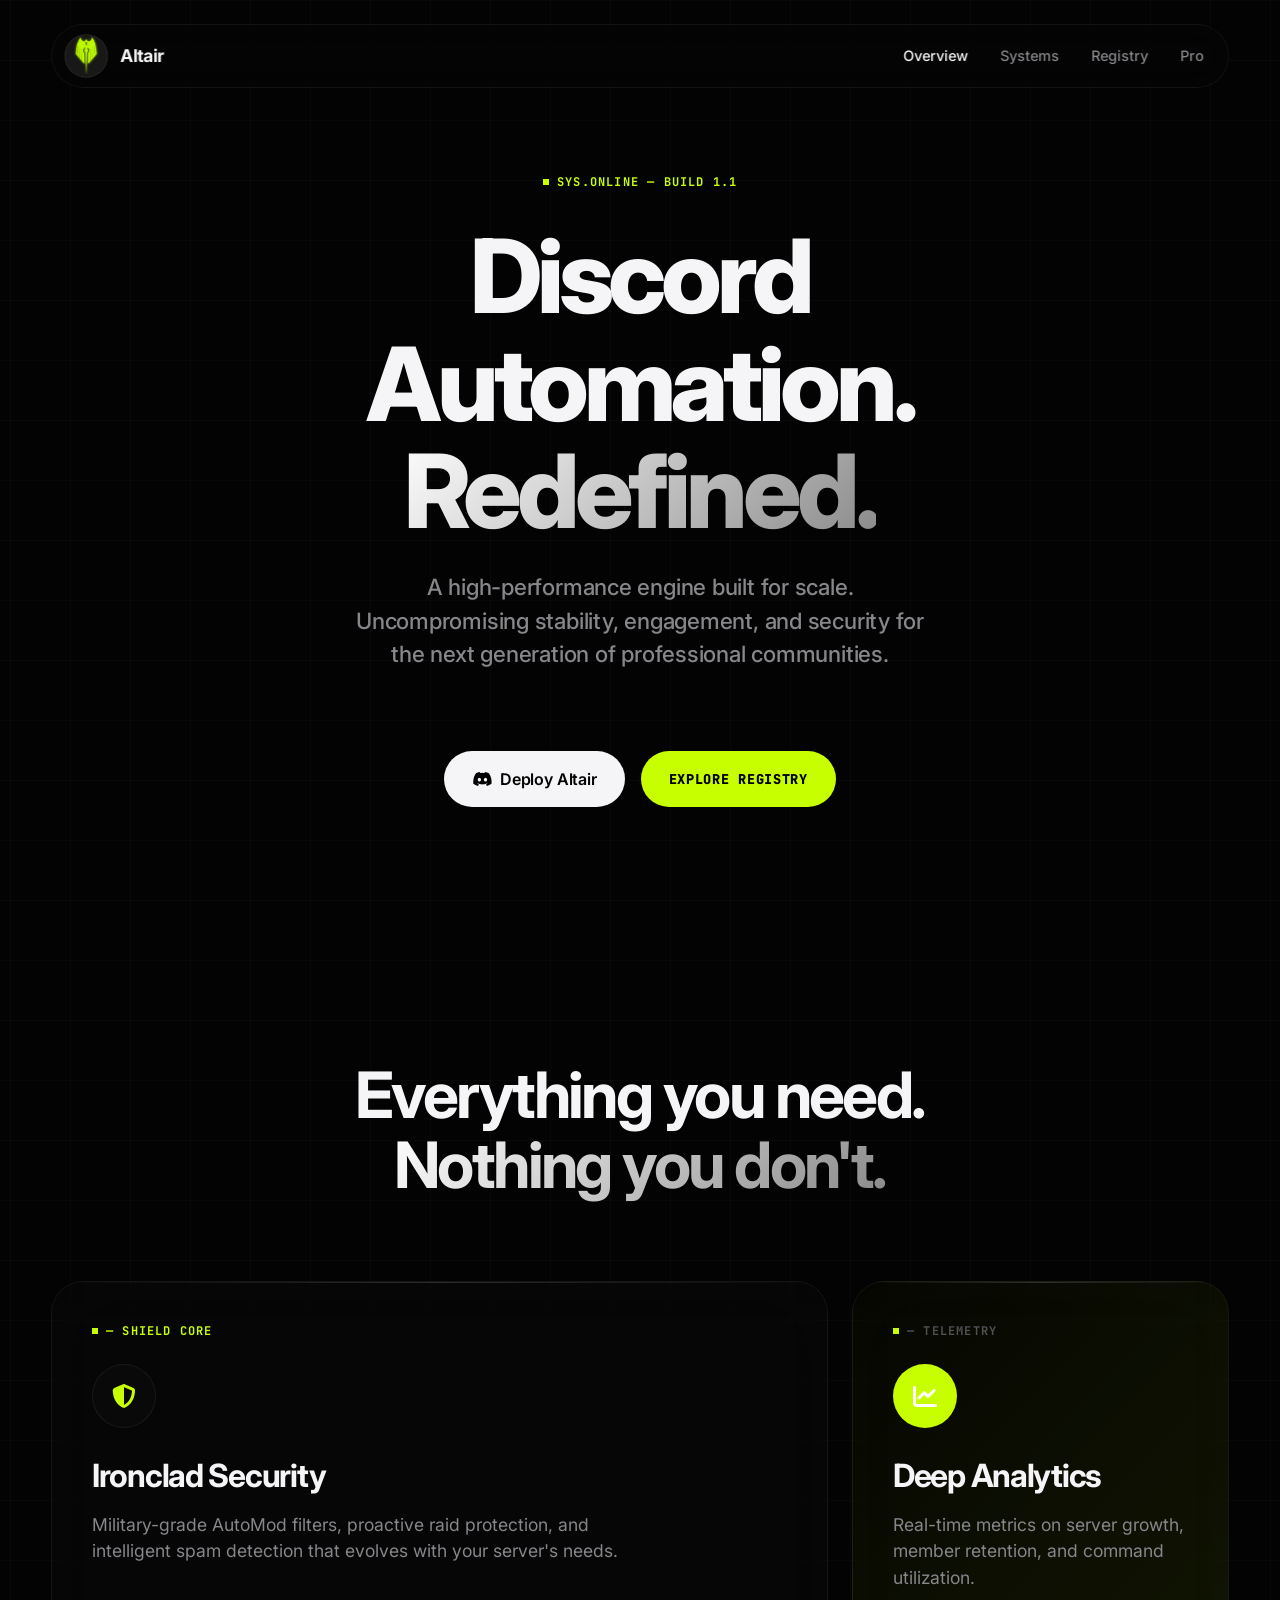
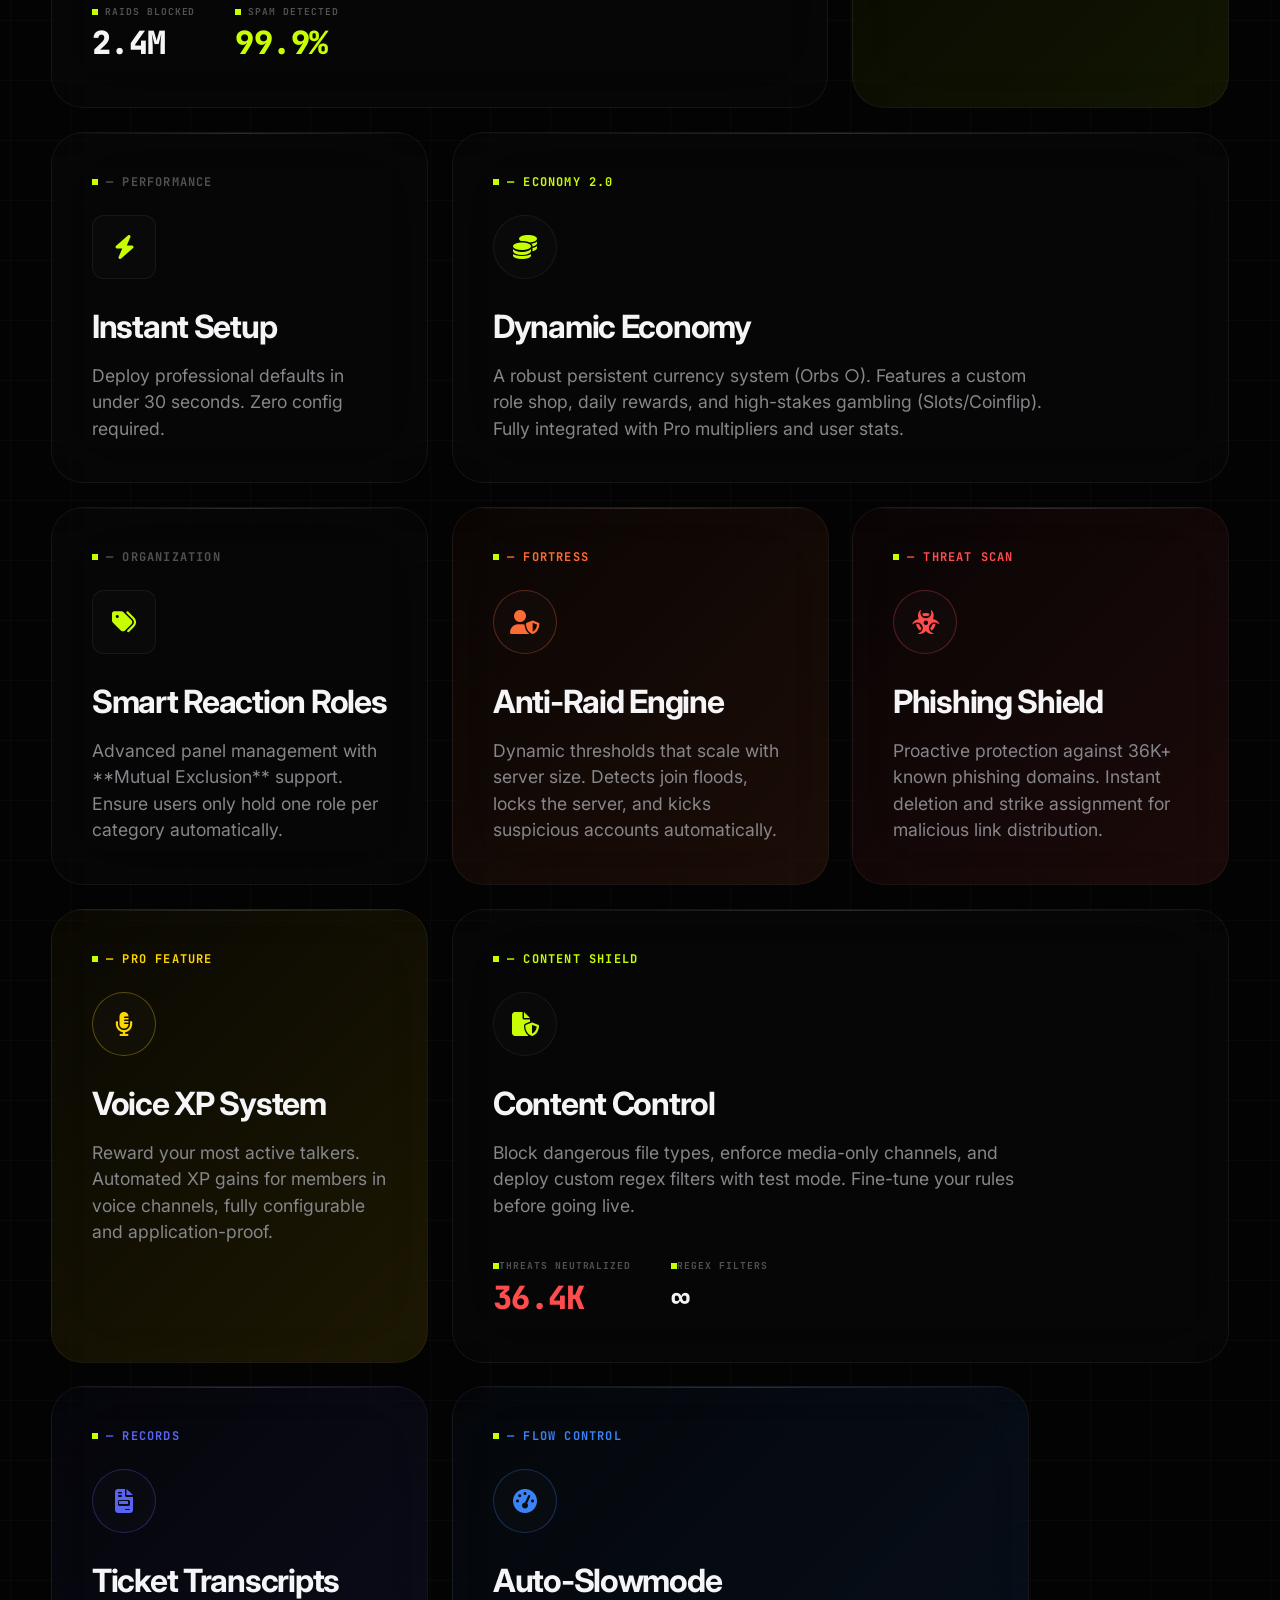
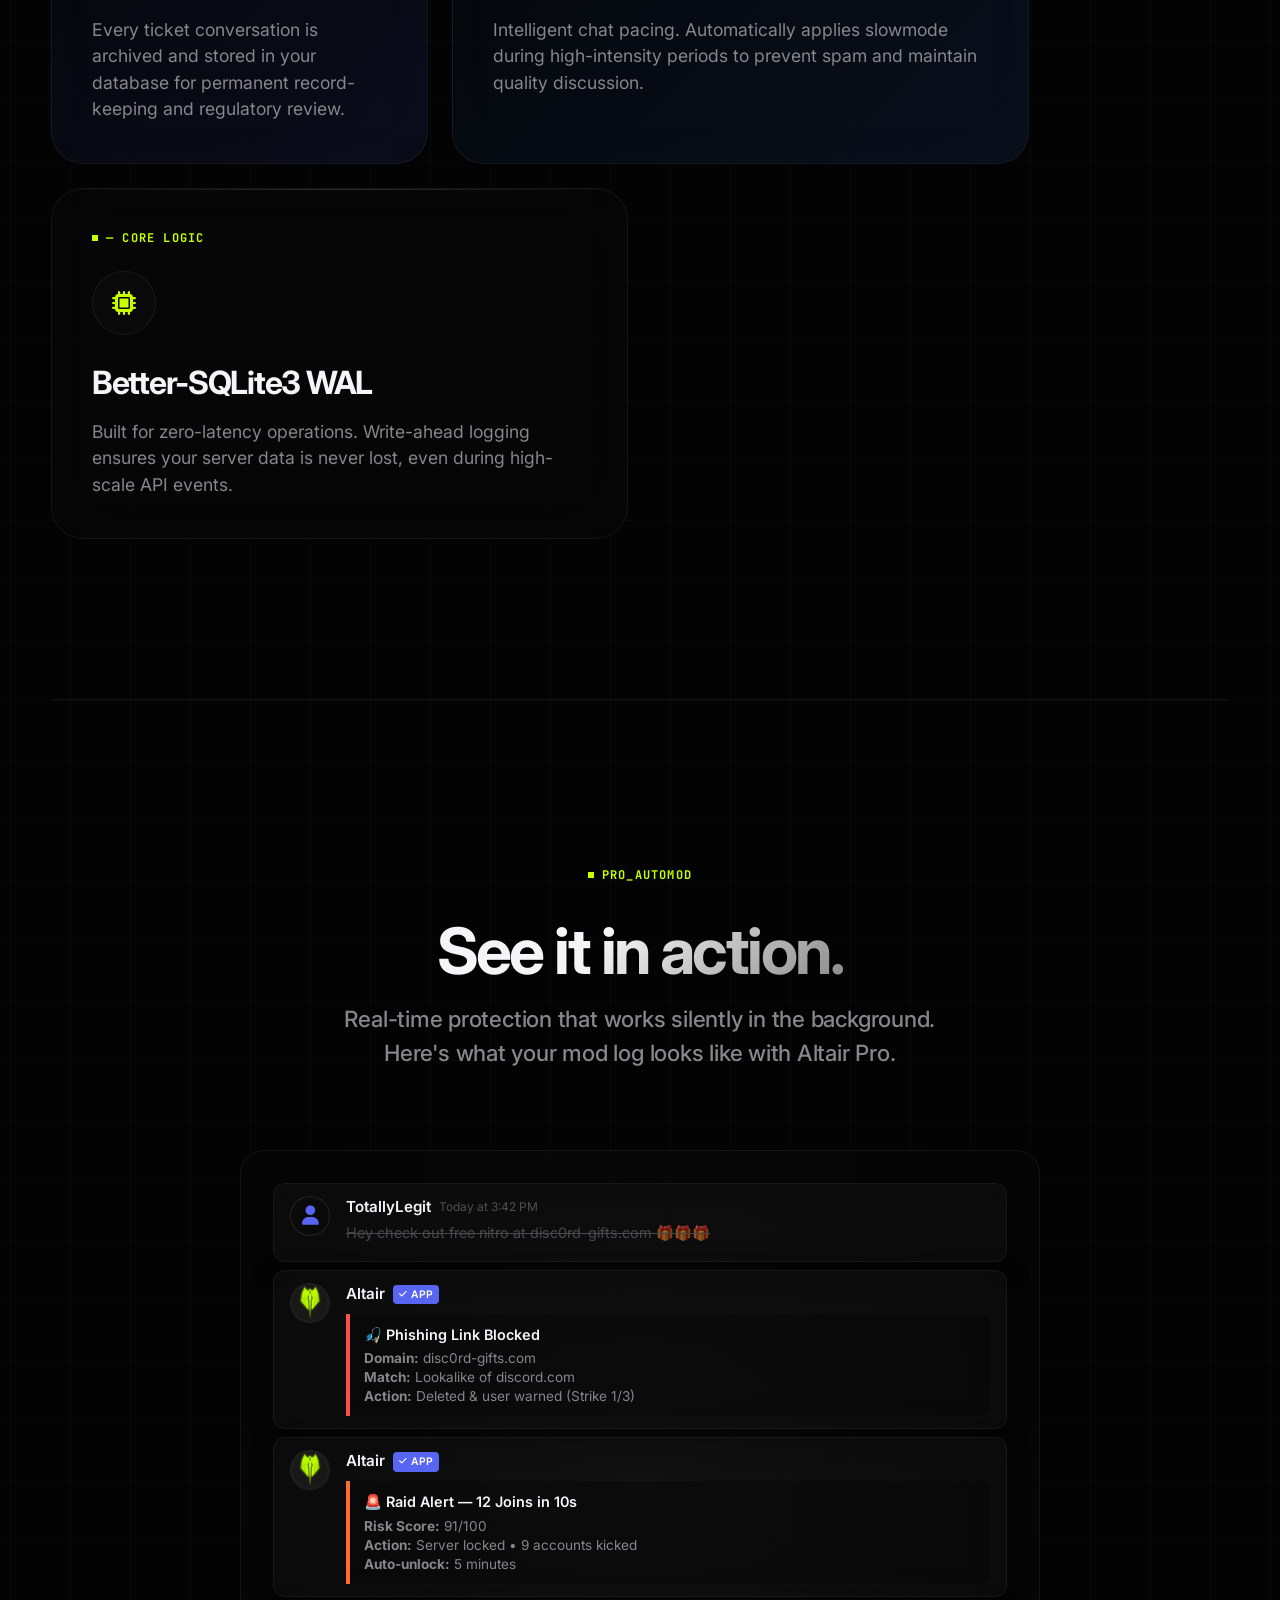
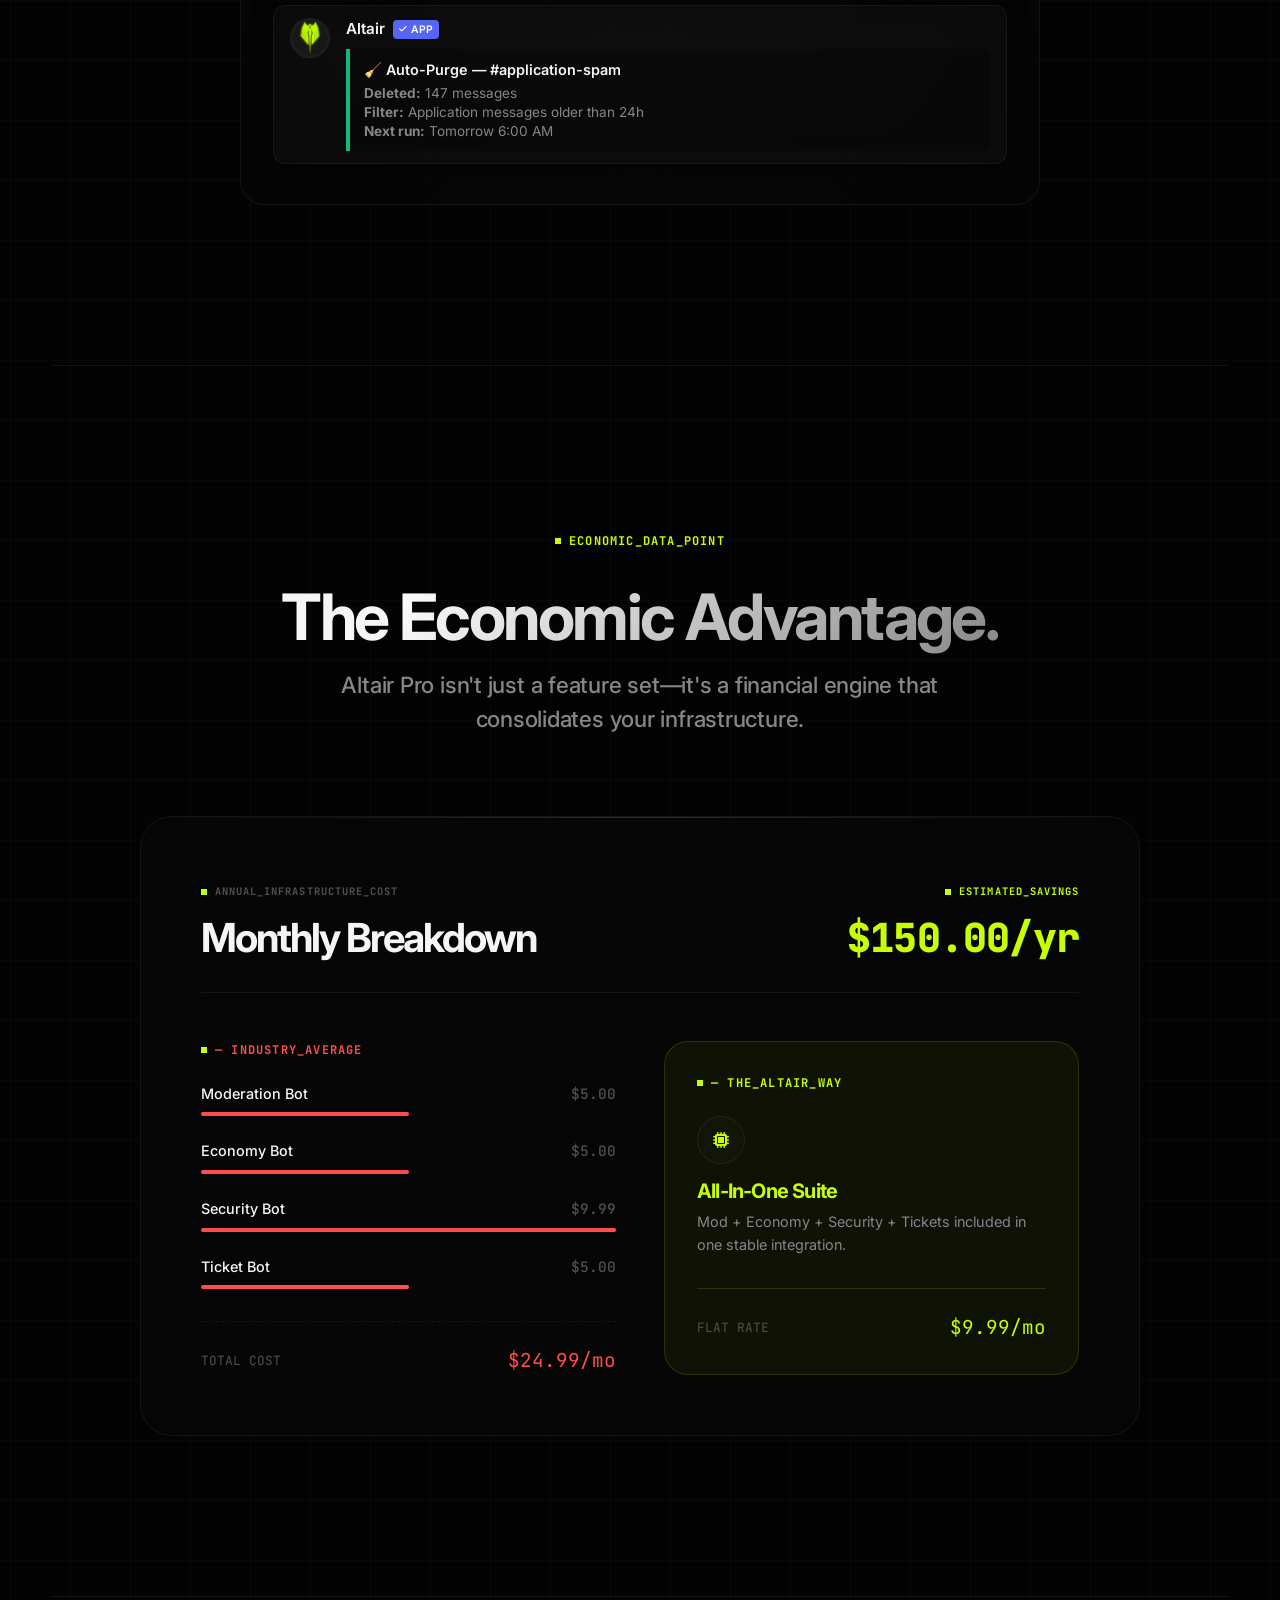
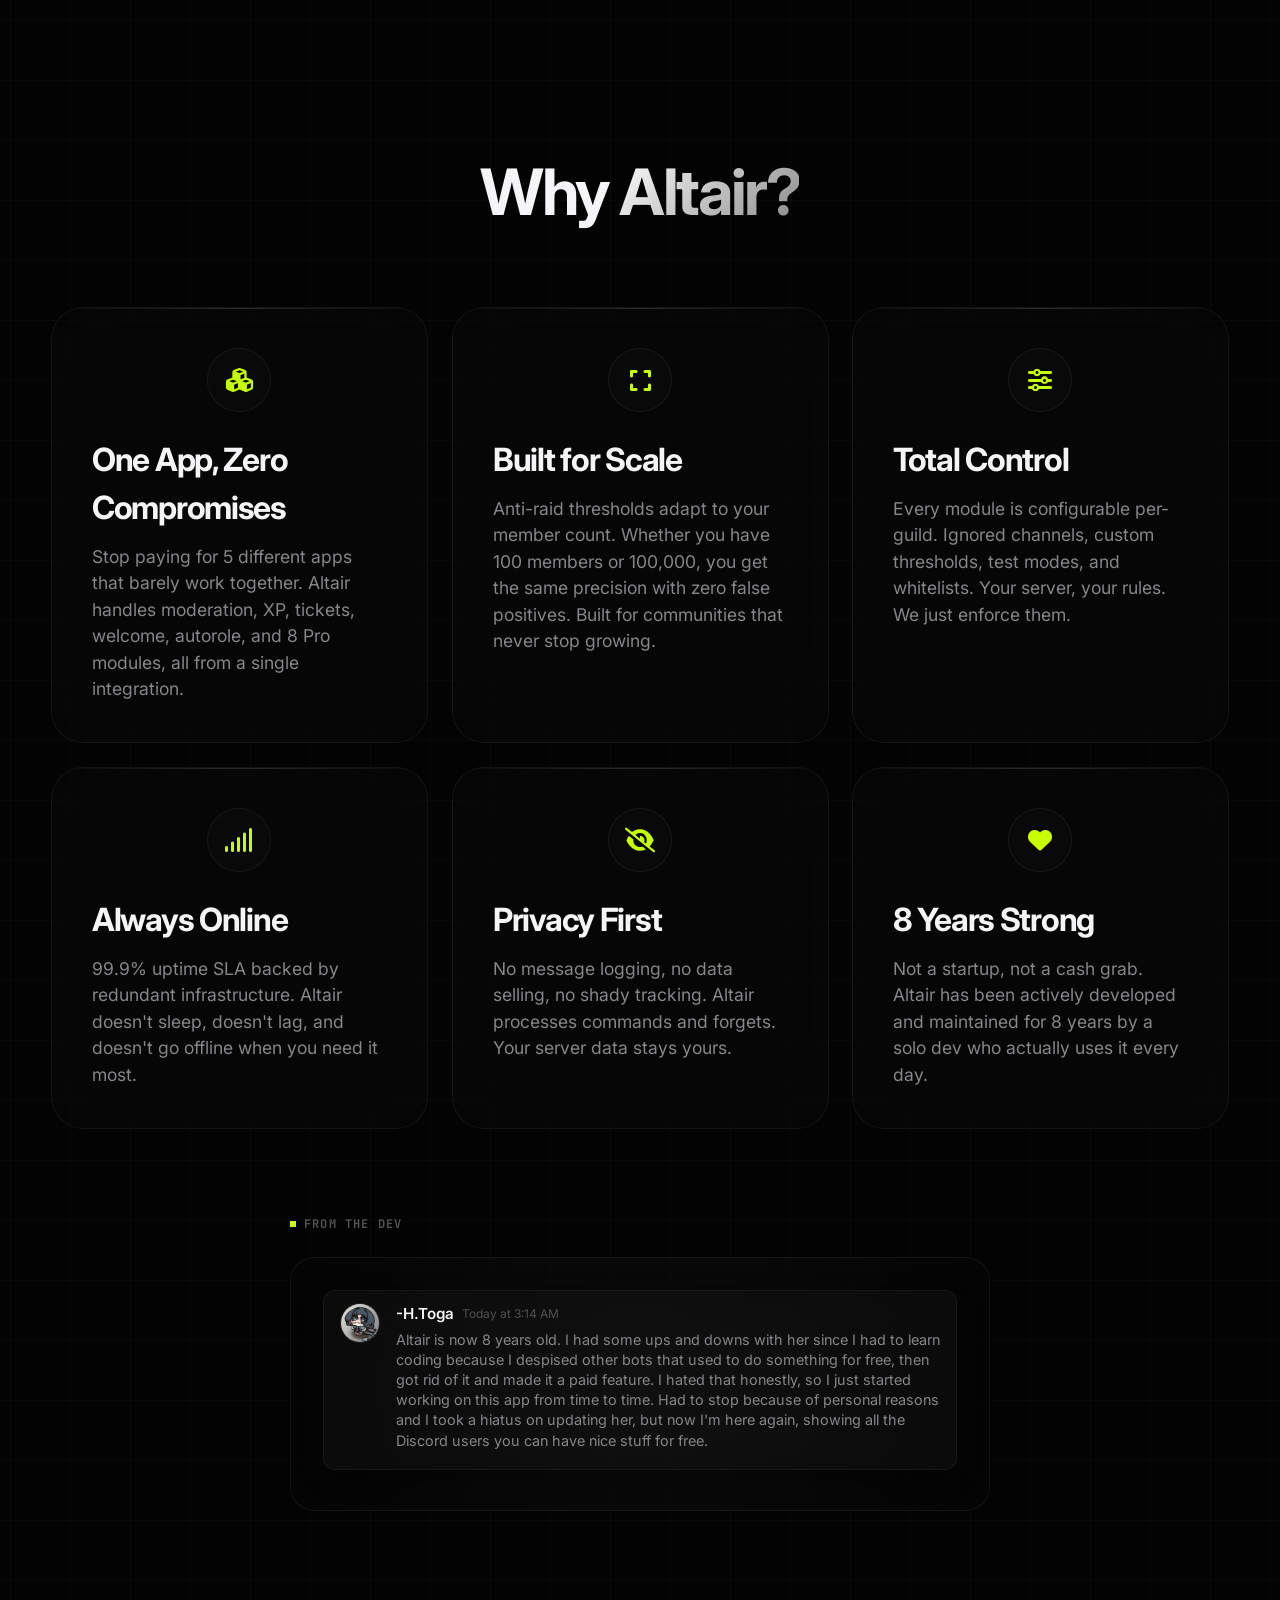
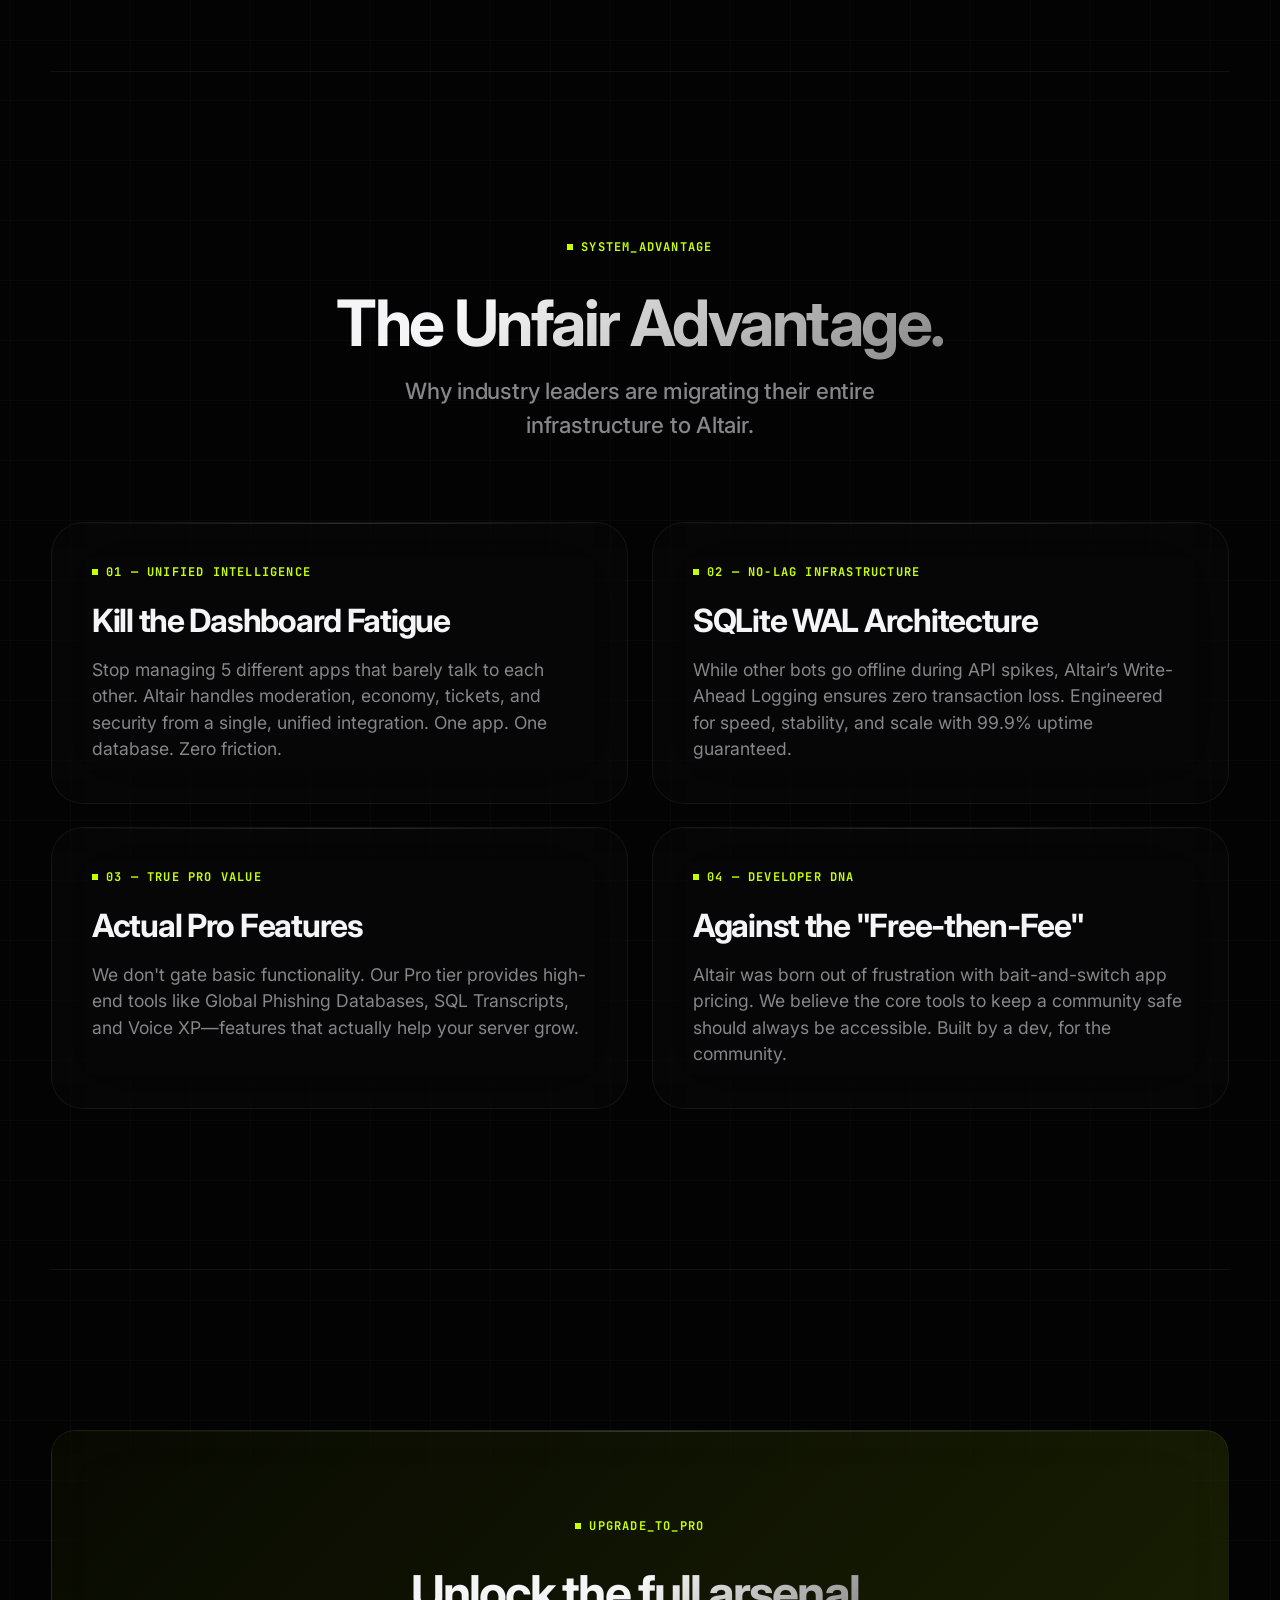
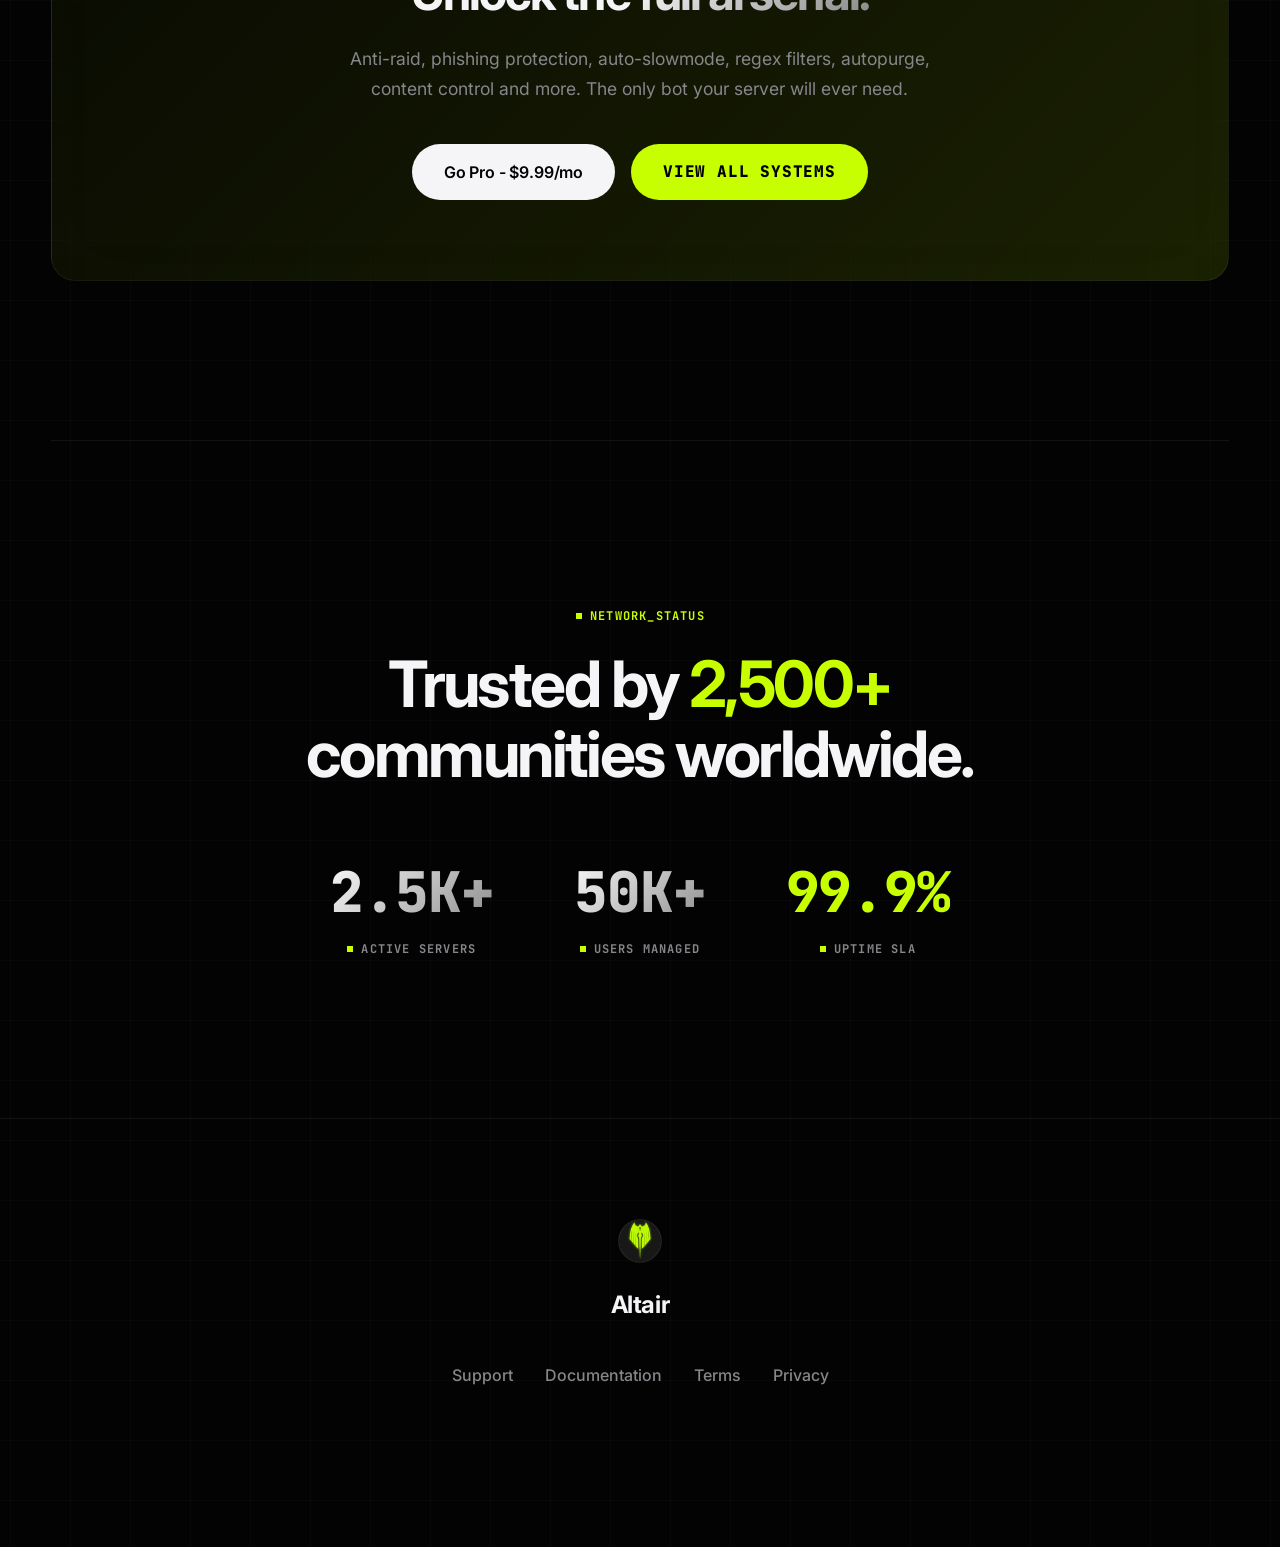
==== commit 56ab84a3: "Updated Changes Fixed some bugs in the mobile version, added back to top button, fixed documentation" ====
--- a/index.html
+++ b/index.html
@@ -6,6 +6,7 @@
     <meta name="viewport" content="width=device-width, initial-scale=1.0">
     <title>Altair | The Ultimate Discord Automation Suite</title>
     <link rel="stylesheet" href="css/style.css">
+    <link rel="stylesheet" href="css/mobile.css">
     <link rel="stylesheet" href="https://cdnjs.cloudflare.com/ajax/libs/font-awesome/6.4.0/css/all.min.css">
 </head>
 
@@ -22,7 +23,9 @@
             <a href="commands.html">Registry</a>
             <a href="premium.html">Pro</a>
         </div>
-        
+        <div class="menu-toggle" id="mobile-toggle">
+            <i class="fas fa-bars"></i>
+        </div>
     </nav>
 
     <header class="hero container">
@@ -33,7 +36,7 @@
             generation of professional communities.
         </p>
         <div class="hero-btns reveal">
-            <a href="https://discord.com/api/oauth2/authorize?client_id=1422267745180979242&permissions=8&scope=bot%20applications.commands" class="btn btn-primary"><i class="fab fa-discord"></i> Deploy Altair</a>
+            <a href="https://discord.com/api/oauth2/authorize?client_id=592415939442507776&permissions=8&scope=bot%20applications.commands" class="btn btn-primary"><i class="fab fa-discord"></i> Deploy Altair</a>
             <a href="commands.html" class="btn btn-cyber">Explore Registry</a>
         </div>
     </header>
@@ -327,54 +330,36 @@
             <div style="text-align: center; margin-bottom: 80px;" class="reveal">
                 <h2 class="section-title">Why <span class="text-gradient">Altair?</span></h2>
             </div>
-            <div style="display: grid; grid-template-columns: repeat(3, 1fr); gap: 32px;">
-                <div class="glass reveal"
-                    style="padding: 48px 32px; border-radius: var(--radius-md); text-align: center;">
+            <div class="bento-grid">
+                <div class="glass bento-item reveal span-4">
                     <div class="bento-icon" style="margin: 0 auto 24px;"><i class="fas fa-cubes"></i></div>
-                    <h3 style="margin-bottom: 16px; font-size: 1.3rem;">One App, Zero Compromises</h3>
-                    <p style="color: var(--text-secondary); line-height: 1.7;">Stop paying for 5 different apps that
-                        barely work together. Altair handles moderation, XP, tickets, welcome, autorole, and 8 Pro
-                        modules, all from a single integration.</p>
-                </div>
-                <div class="glass reveal"
-                    style="padding: 48px 32px; border-radius: var(--radius-md); text-align: center;">
+                    <h3>One App, Zero Compromises</h3>
+                    <p>Stop paying for 5 different apps that barely work together. Altair handles moderation, XP, tickets, welcome, autorole, and 8 Pro modules, all from a single integration.</p>
+                </div>
+                <div class="glass bento-item reveal span-4">
                     <div class="bento-icon" style="margin: 0 auto 24px;"><i class="fas fa-expand"></i></div>
-                    <h3 style="margin-bottom: 16px; font-size: 1.3rem;">Built for Scale</h3>
-                    <p style="color: var(--text-secondary); line-height: 1.7;">Anti-raid thresholds adapt to your member
-                        count. Whether you have 100 members or 100,000, you get the same precision with zero false
-                        positives. Built for
-                        communities that never stop growing.</p>
-                </div>
-                <div class="glass reveal"
-                    style="padding: 48px 32px; border-radius: var(--radius-md); text-align: center;">
+                    <h3>Built for Scale</h3>
+                    <p>Anti-raid thresholds adapt to your member count. Whether you have 100 members or 100,000, you get the same precision with zero false positives. Built for communities that never stop growing.</p>
+                </div>
+                <div class="glass bento-item reveal span-4">
                     <div class="bento-icon" style="margin: 0 auto 24px;"><i class="fas fa-sliders"></i></div>
-                    <h3 style="margin-bottom: 16px; font-size: 1.3rem;">Total Control</h3>
-                    <p style="color: var(--text-secondary); line-height: 1.7;">Every module is configurable per-guild.
-                        Ignored channels, custom thresholds, test modes, and whitelists. Your server, your rules. We
-                        just enforce them.</p>
-                </div>
-                <div class="glass reveal"
-                    style="padding: 48px 32px; border-radius: var(--radius-md); text-align: center;">
+                    <h3>Total Control</h3>
+                    <p>Every module is configurable per-guild. Ignored channels, custom thresholds, test modes, and whitelists. Your server, your rules. We just enforce them.</p>
+                </div>
+                <div class="glass bento-item reveal span-4">
                     <div class="bento-icon" style="margin: 0 auto 24px;"><i class="fas fa-signal"></i></div>
-                    <h3 style="margin-bottom: 16px; font-size: 1.3rem;">Always Online</h3>
-                    <p style="color: var(--text-secondary); line-height: 1.7;">99.9% uptime SLA backed by redundant
-                        infrastructure. Altair doesn't sleep, doesn't lag, and doesn't go offline when you need it most.
-                    </p>
-                </div>
-                <div class="glass reveal"
-                    style="padding: 48px 32px; border-radius: var(--radius-md); text-align: center;">
+                    <h3>Always Online</h3>
+                    <p>99.9% uptime SLA backed by redundant infrastructure. Altair doesn't sleep, doesn't lag, and doesn't go offline when you need it most.</p>
+                </div>
+                <div class="glass bento-item reveal span-4">
                     <div class="bento-icon" style="margin: 0 auto 24px;"><i class="fas fa-eye-slash"></i></div>
-                    <h3 style="margin-bottom: 16px; font-size: 1.3rem;">Privacy First</h3>
-                    <p style="color: var(--text-secondary); line-height: 1.7;">No message logging, no data selling, no
-                        shady tracking. Altair processes commands and forgets. Your server data stays yours.</p>
-                </div>
-                <div class="glass reveal"
-                    style="padding: 48px 32px; border-radius: var(--radius-md); text-align: center;">
+                    <h3>Privacy First</h3>
+                    <p>No message logging, no data selling, no shady tracking. Altair processes commands and forgets. Your server data stays yours.</p>
+                </div>
+                <div class="glass bento-item reveal span-4">
                     <div class="bento-icon" style="margin: 0 auto 24px;"><i class="fas fa-heart"></i></div>
-                    <h3 style="margin-bottom: 16px; font-size: 1.3rem;">8 Years Strong</h3>
-                    <p style="color: var(--text-secondary); line-height: 1.7;">Not a startup, not a cash grab. Altair
-                        has been actively developed and maintained for 8 years by a solo dev who actually uses it every
-                        day.</p>
+                    <h3>8 Years Strong</h3>
+                    <p>Not a startup, not a cash grab. Altair has been actively developed and maintained for 8 years by a solo dev who actually uses it every day.</p>
                 </div>
             </div>
 
@@ -412,30 +397,29 @@
                 <p class="hero-subtitle">Why industry leaders are migrating their entire infrastructure to Altair.</p>
             </div>
             
-            <div style="display: grid; grid-template-columns: repeat(2, 1fr); gap: 24px;">
-                <div class="glass reveal" style="padding: 40px;">
+            <div class="bento-grid">
+                <div class="glass bento-item reveal span-6">
                     <div class="hud-label" style="margin-bottom: 16px;">01 &mdash; UNIFIED INTELLIGENCE</div>
-                    <h3 style="font-size: 1.5rem; margin-bottom: 12px;">Kill the Dashboard Fatigue</h3>
-                    <p style="color: var(--text-secondary); line-height: 1.6;">Stop managing 5 different apps that barely talk to each other. Altair handles moderation, economy, tickets, and security from a single, unified integration. One app. One database. Zero friction.</p>
+                    <h3>Kill the Dashboard Fatigue</h3>
+                    <p>Stop managing 5 different apps that barely talk to each other. Altair handles moderation, economy, tickets, and security from a single, unified integration. One app. One database. Zero friction.</p>
                 </div>
                 
-                <div class="glass reveal" style="padding: 40px;">
+                <div class="glass bento-item reveal span-6">
                     <div class="hud-label" style="margin-bottom: 16px;">02 &mdash; NO-LAG INFRASTRUCTURE</div>
-                    <h3 style="font-size: 1.5rem; margin-bottom: 12px;">SQLite WAL Architecture</h3>
-                    <p style="color: var(--text-secondary); line-height: 1.6;">While other bots go offline during API spikes, Altair’s Write-Ahead Logging ensures zero transaction loss. Engineered for speed, stability, and scale with 99.9% uptime guaranteed.</p>
+                    <h3>SQLite WAL Architecture</h3>
+                    <p>While other bots go offline during API spikes, Altair’s Write-Ahead Logging ensures zero transaction loss. Engineered for speed, stability, and scale with 99.9% uptime guaranteed.</p>
                 </div>
                 
-                <div class="glass reveal" style="padding: 40px;">
+                <div class="glass bento-item reveal span-6">
                     <div class="hud-label" style="margin-bottom: 16px;">03 &mdash; TRUE PRO VALUE</div>
-                    <div class="bento-icon" style="position: absolute; top: 40px; right: 40px; margin: 0; width: 40px; height: 40px; font-size: 1rem;"><i class="fas fa-gem"></i></div>
-                    <h3 style="font-size: 1.5rem; margin-bottom: 12px;">Actual Pro Features</h3>
-                    <p style="color: var(--text-secondary); line-height: 1.6;">We don't gate basic functionality. Our Pro tier provides high-end tools like Global Phishing Databases, SQL Transcripts, and Voice XP—features that actually help your server grow.</p>
+                    <h3>Actual Pro Features</h3>
+                    <p>We don't gate basic functionality. Our Pro tier provides high-end tools like Global Phishing Databases, SQL Transcripts, and Voice XP—features that actually help your server grow.</p>
                 </div>
                 
-                <div class="glass reveal" style="padding: 40px;">
+                <div class="glass bento-item reveal span-6">
                     <div class="hud-label" style="margin-bottom: 16px;">04 &mdash; DEVELOPER DNA</div>
-                    <h3 style="font-size: 1.5rem; margin-bottom: 12px;">Against the "Free-then-Fee"</h3>
-                    <p style="color: var(--text-secondary); line-height: 1.6;">Altair was born out of frustration with bait-and-switch app pricing. We believe the core tools to keep a community safe should always be accessible. Built by a dev, for the community.</p>
+                    <h3>Against the "Free-then-Fee"</h3>
+                    <p>Altair was born out of frustration with bait-and-switch app pricing. We believe the core tools to keep a community safe should always be accessible. Built by a dev, for the community.</p>
                 </div>
             </div>
         </section>
@@ -496,16 +480,14 @@
     </footer>
 
     <!-- Fixed Floating Status Bar -->
-    <div class="status-strip">
-        <span style="display: flex; align-items: center;"><span class="status-dot"></span>SYS_OPERATIONAL</span>
-        <span class="status-optional">|</span>
-        <span class="status-optional">SSL_ENCRYPTED</span>
-        <span class="status-optional">|</span>
-        <span class="status-optional">AUTH_V2.0</span>
-        <span>BUILD 1.1.0</span>
     </div>
 
-    
+    <!-- Back to Top Button -->
+    <button id="back-to-top" class="glass">
+        <i class="fas fa-arrow-up"></i>
+    </button>
+
+    <script src="js/auth.js"></script>
     <script>
         // Progressive Nav Scroll Logic
         const nav = document.getElementById('navbar');
@@ -534,16 +516,7 @@
             });
         }
 
-        // Entrance animation observer
-        const observer = new IntersectionObserver((entries) => {
-            entries.forEach(entry => {
-                if (entry.isIntersecting) {
-                    entry.target.classList.add('active');
-                }
-            });
-        }, { threshold: 0.15, rootMargin: "0px 0px -50px 0px" });
-
-        document.querySelectorAll('.reveal').forEach(el => observer.observe(el));
+        // Back to Top and Reveal logic now handled by Auth in auth.js
     </script>
 </body>
 
--- a/css/style.css
+++ b/css/style.css
@@ -902,3 +902,85 @@
         text-align: left !important;
     }
 }
+
+/* ── Search Container & Bar ── */
+.search-container {
+    margin-bottom: 3rem;
+    position: relative;
+    max-width: 600px;
+}
+
+.search-bar {
+    width: 100%;
+    height: 56px;
+    background: var(--glass-bg);
+    border: 1px solid var(--glass-border);
+    backdrop-filter: var(--glass-blur);
+    -webkit-backdrop-filter: var(--glass-blur);
+    border-radius: 100px;
+    padding: 0 60px 0 24px;
+    color: var(--text-primary);
+    font-size: 1rem;
+    font-weight: 500;
+    transition: all 0.3s var(--ease-apple);
+    outline: none;
+    box-shadow: 0 8px 32px rgba(0, 0, 0, 0.2);
+}
+
+.search-bar::placeholder {
+    color: var(--text-muted);
+}
+
+.search-bar:focus {
+    border-color: var(--green);
+    box-shadow: 0 0 20px var(--green-dim), 0 10px 40px rgba(0, 0, 0, 0.4);
+    background: rgba(255, 255, 255, 0.05);
+}
+
+.search-icon {
+    position: absolute;
+    right: 24px;
+    top: 50%;
+    transform: translateY(-50%);
+    color: var(--text-muted);
+    font-size: 1.1rem;
+    transition: color 0.3s ease;
+    pointer-events: none;
+}
+
+.search-bar:focus + .search-icon {
+    color: var(--green);
+}
+
+#back-to-top {
+    position: fixed !important;
+    bottom: 40px !important;
+    right: 40px !important;
+    width: 60px;
+    height: 60px;
+    border-radius: 50%;
+    z-index: 9999 !important;
+    display: none;
+    align-items: center;
+    justify-content: center;
+    color: var(--green);
+    cursor: pointer;
+    border: 1px solid var(--glass-border);
+    background: rgba(10, 10, 10, 0.85);
+    backdrop-filter: blur(20px);
+    -webkit-backdrop-filter: blur(20px);
+    transition: all 0.3s cubic-bezier(0.4, 0, 0.2, 1);
+    box-shadow: 0 10px 30px rgba(0,0,0,0.5);
+    pointer-events: auto !important;
+}
+
+#back-to-top:hover {
+    transform: translateY(-5px) scale(1.1);
+    border-color: var(--green);
+    color: #fff;
+    box-shadow: 0 15px 40px rgba(0,0,0,0.7), 0 0 20px var(--green-dim);
+}
+
+#back-to-top::before {
+    display: none;
+}
--- a/css/mobile.css
+++ b/css/mobile.css
@@ -0,0 +1,257 @@
+/* 
+    ALTAIR MOBILE OVERRIDES
+    ─────────────────────────────────────
+    Purely for screens < 768px.
+*/
+
+.menu-toggle {
+    display: none;
+}
+
+@media (max-width: 768px) {
+    /* ── Global Spacing ── */
+    .section-padding {
+        padding: 60px 0 !important;
+    }
+
+    /* ── Navigation ── */
+    #navbar {
+        padding: 0 16px !important;
+    }
+
+    .menu-toggle {
+        display: flex !important;
+        width: 44px;
+        height: 44px;
+        background: var(--glass-bg);
+        border: 1px solid var(--glass-border);
+        border-radius: 50%;
+        align-items: center;
+        justify-content: center;
+        color: var(--text-primary);
+        cursor: pointer;
+        z-index: 2000;
+        margin-left: auto;
+    }
+
+    .nav-links {
+        display: none !important;
+        position: fixed !important;
+        top: 80px;
+        left: 5%;
+        right: 5%;
+        width: 90% !important;
+        background: rgba(10, 10, 10, 0.98) !important;
+        backdrop-filter: blur(30px) !important;
+        -webkit-backdrop-filter: blur(30px) !important;
+        border: 1px solid var(--glass-border) !important;
+        border-radius: var(--radius-md) !important;
+        padding: 40px 20px !important;
+        flex-direction: column !important;
+        gap: 24px !important;
+        align-items: center !important;
+        box-shadow: 0 40px 100px rgba(0, 0, 0, 0.9) !important;
+        z-index: 1500 !important;
+    }
+
+    .nav-links.mobile-active {
+        display: flex !important;
+        animation: mobileFadeIn 0.3s cubic-bezier(0.25, 1, 0.5, 1) forwards;
+    }
+
+    @keyframes mobileFadeIn {
+        from { opacity: 0; transform: translateY(10px); }
+        to { opacity: 1; transform: translateY(0); }
+    }
+
+    /* ── Typography fixes ── */
+    .hero-title {
+        font-size: 2.6rem !important;
+        line-height: 1.1 !important;
+        margin-bottom: 1.5rem !important;
+    }
+
+    .hero-subtitle {
+        font-size: 1rem !important;
+        line-height: 1.6 !important;
+        padding: 0 10px;
+    }
+
+    .section-title {
+        font-size: 1.8rem !important;
+    }
+
+    /* ── Bento Grid Fixes (Square Cards) ── */
+    .bento-grid, 
+    main .bento-grid {
+        display: flex !important;
+        flex-direction: column !important;
+        align-items: center !important;
+        gap: 24px !important;
+        width: 100% !important;
+        padding: 0 !important;
+    }
+
+    .bento-item,
+    .bento-grid .bento-item,
+    .bento-grid [class*="span-"] {
+        display: flex !important;
+        flex-direction: column !important;
+        align-items: center !important;
+        text-align: center !important;
+        width: 95% !important;
+        max-width: 360px !important;
+        min-height: 340px !important;
+        padding: 40px 20px !important;
+        border-radius: 24px !important;
+        margin: 0 auto !important;
+        justify-content: center !important;
+        box-sizing: border-box !important;
+    }
+
+    /* Exceptions for large sections on Features/Systems page */
+    .bento-item.span-12,
+    .bento-item.span-8 {
+        max-width: 600px !important;
+        min-height: auto !important;
+        align-items: flex-start !important;
+        text-align: left !important;
+    }
+
+    .bento-icon {
+        display: flex !important;
+        margin: 0 0 24px 0 !important;
+        width: 64px !important;
+        height: 64px !important;
+        font-size: 1.5rem !important;
+        border-radius: 50% !important;
+        align-items: center !important;
+        justify-content: center !important;
+    }
+
+    .bento-item h3 {
+        font-size: 1.6rem !important;
+        margin-bottom: 12px !important;
+        line-height: 1.2 !important;
+    }
+
+    .bento-item p {
+        font-size: 0.95rem !important;
+        line-height: 1.5 !important;
+        max-width: 100% !important;
+        margin: 0 !important;
+        color: var(--text-secondary) !important;
+    }
+
+    /* ── Discord Mocks (Text Blobs) ── */
+    .bubble-container {
+        padding: 24px 12px !important;
+        min-height: auto !important;
+    }
+
+    .discord-msg {
+        gap: 10px !important;
+        padding: 10px !important;
+        font-size: 0.85rem !important;
+    }
+
+    .discord-avatar {
+        width: 32px !important;
+        height: 32px !important;
+        font-size: 1rem !important;
+    }
+
+    .discord-text {
+        font-size: 0.85rem !important;
+        line-height: 1.4 !important;
+    }
+
+    .discord-embed {
+        padding: 8px 10px !important;
+    }
+
+    .discord-embed-desc {
+        font-size: 0.75rem !important;
+        line-height: 1.3 !important;
+    }
+
+    /* ── Overflow & Wiggling ── */
+    body, html {
+        overflow-x: hidden !important;
+        max-width: 100vw !important;
+        scroll-padding-top: 100px !important; /* Account for fixed navbar */
+    }
+
+    .hud-value,
+    .comparison-grid .hud-value {
+        font-size: 1.3rem !important;
+        word-break: break-word !important;
+        white-space: normal !important;
+    }
+
+    .hud-label {
+        font-size: 0.8rem !important;
+        letter-spacing: 0.05em !important;
+    }
+
+    /* ── Documentation Page ── */
+    .doc-grid-container {
+        grid-template-columns: 1fr !important;
+        gap: 20px !important;
+    }
+
+    .doc-nav {
+        display: none !important;
+    }
+
+    .search-container {
+        max-width: 100% !important;
+        margin-bottom: 1.5rem !important;
+    }
+
+    .search-bar {
+        height: 48px !important;
+        font-size: 0.9rem !important;
+        padding: 0 50px 0 20px !important;
+    }
+
+    .search-icon {
+        right: 18px !important;
+        font-size: 1rem !important;
+    }
+
+    .doc-cmd {
+        padding: 20px 16px !important;
+        margin-bottom: 16px !important;
+    }
+
+    .doc-cmd h4 {
+        font-size: 0.85rem !important;
+        word-break: break-all !important;
+    }
+
+    .doc-cmd p {
+        font-size: 0.85rem !important;
+        line-height: 1.5 !important;
+    }
+
+    #back-to-top {
+        bottom: 30px !important;
+        right: 20px !important;
+        width: 50px !important;
+        height: 50px !important;
+    }
+
+    /* ── Comparisons ── */
+    .comparison-grid {
+        grid-template-columns: 1fr !important;
+        gap: 24px !important;
+    }
+
+    .command-inner-grid {
+        display: flex !important;
+        flex-direction: column !important;
+        gap: 24px !important;
+        width: 100% !important;
+    }
+}
